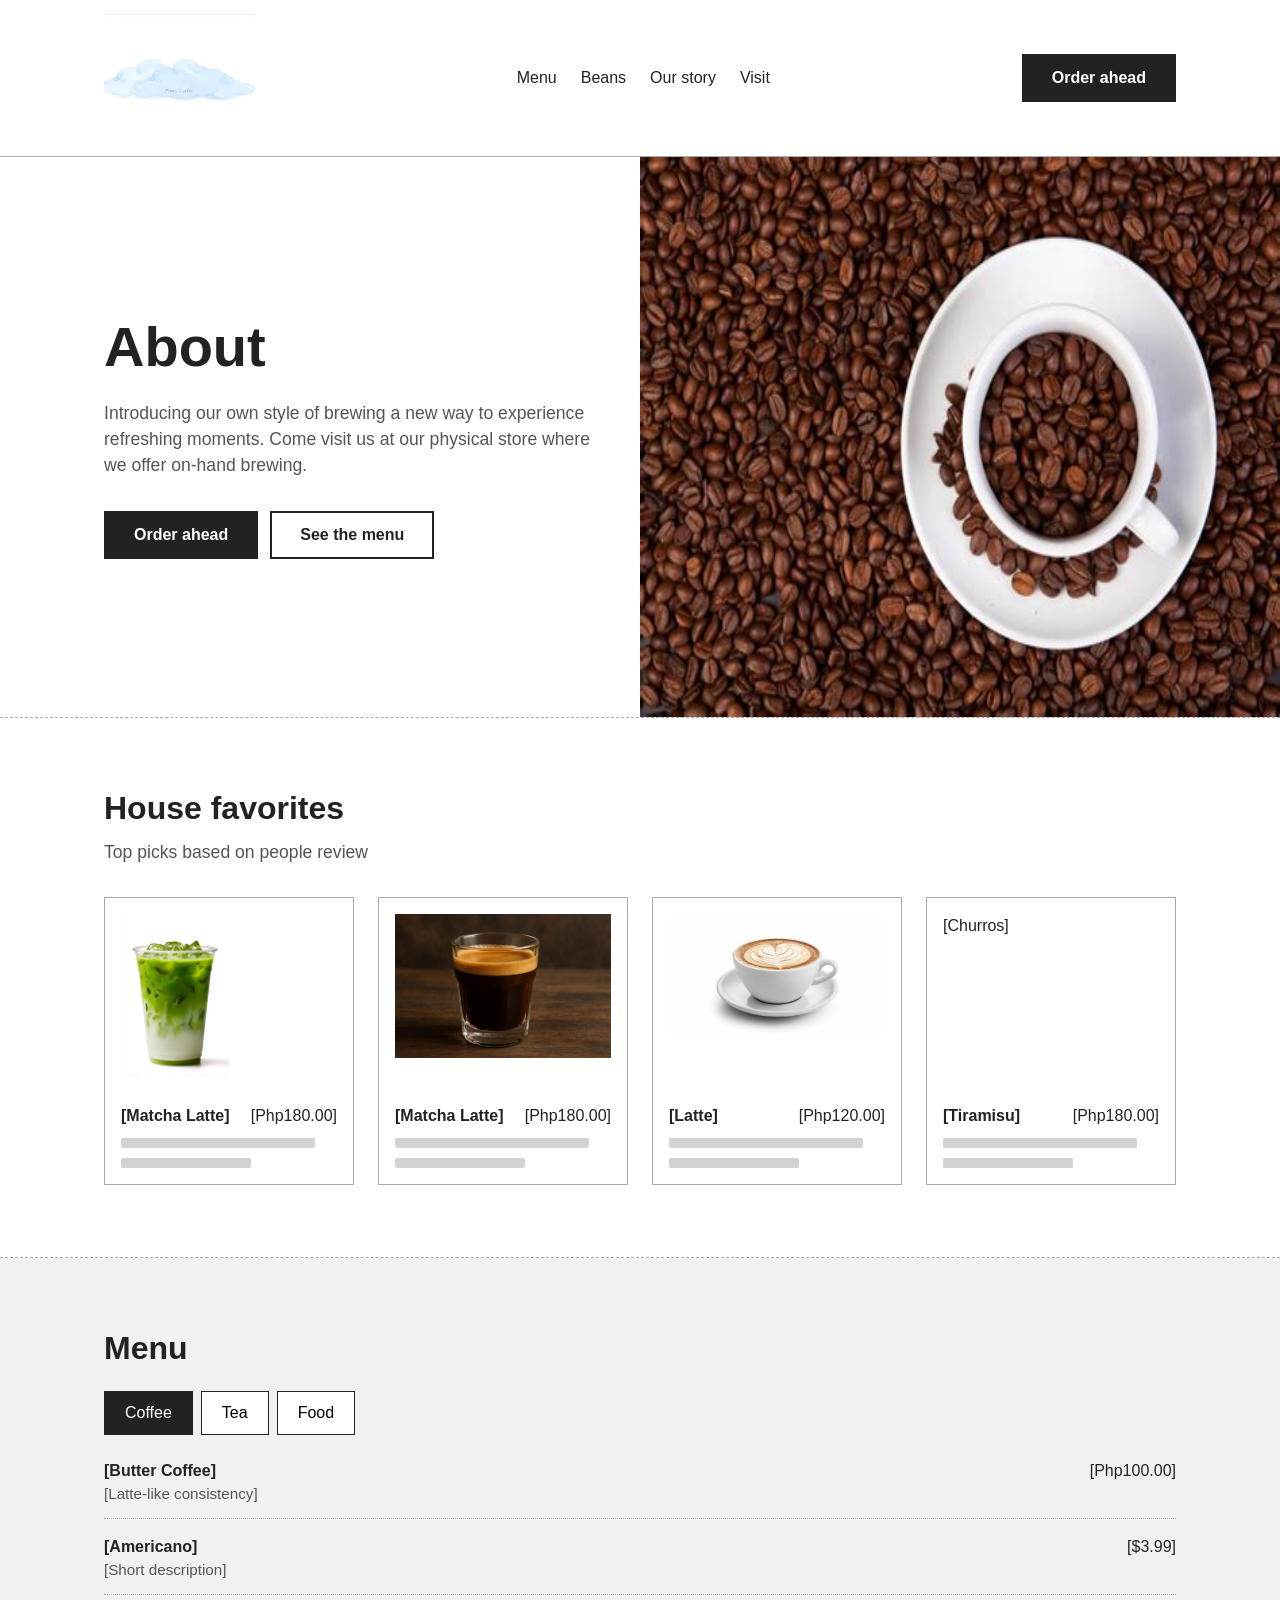
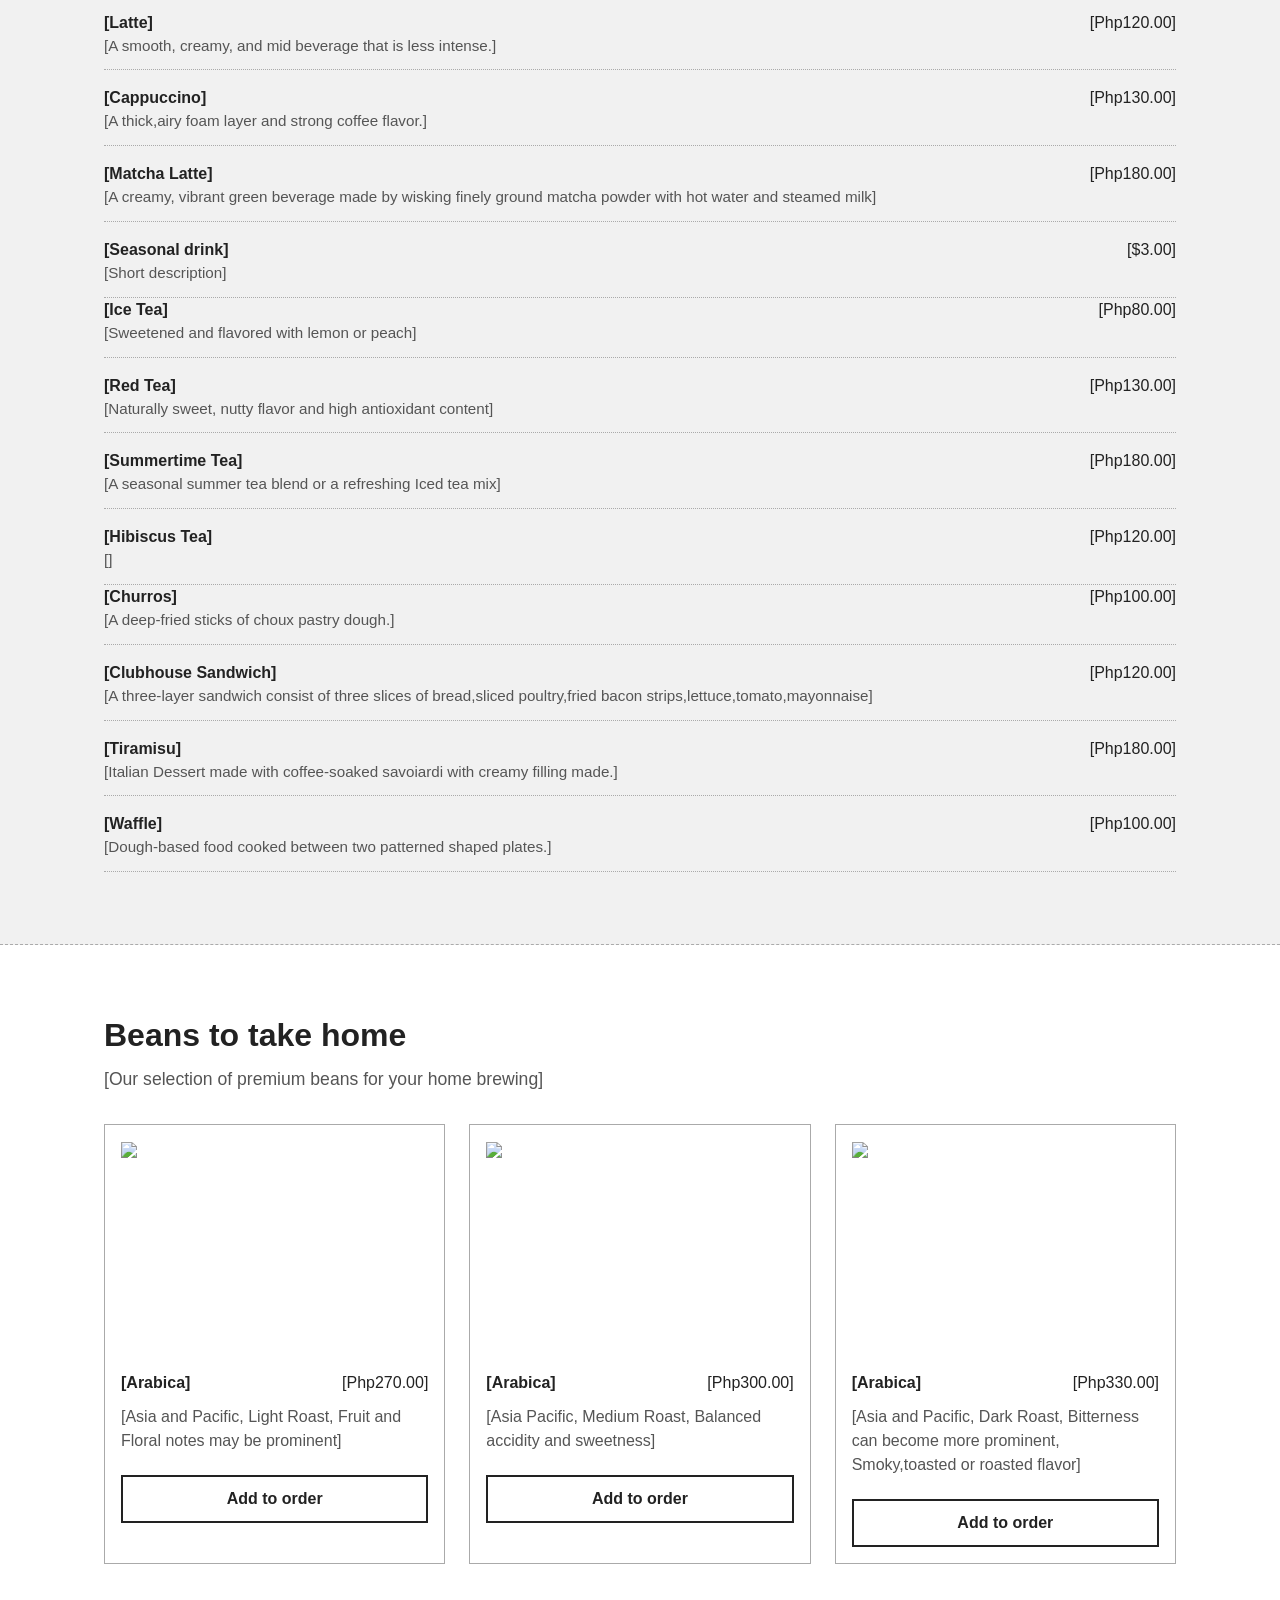
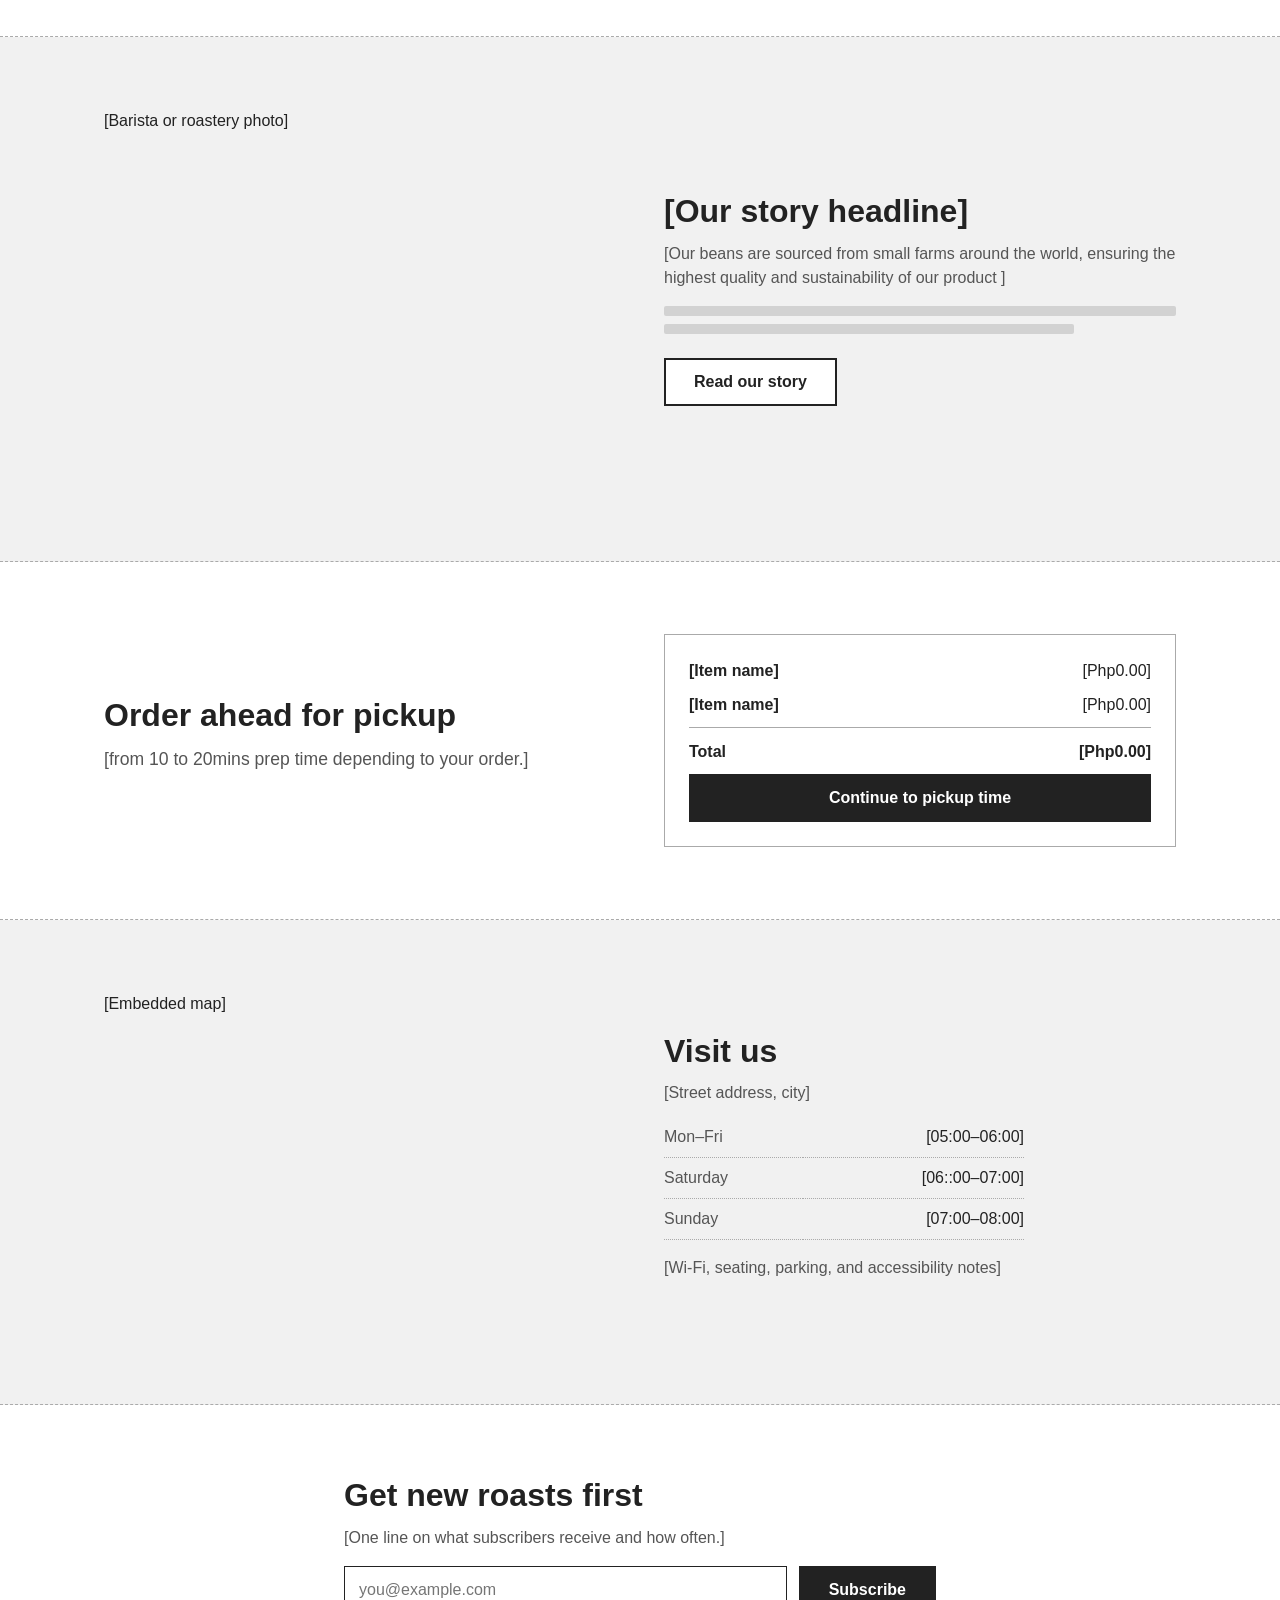
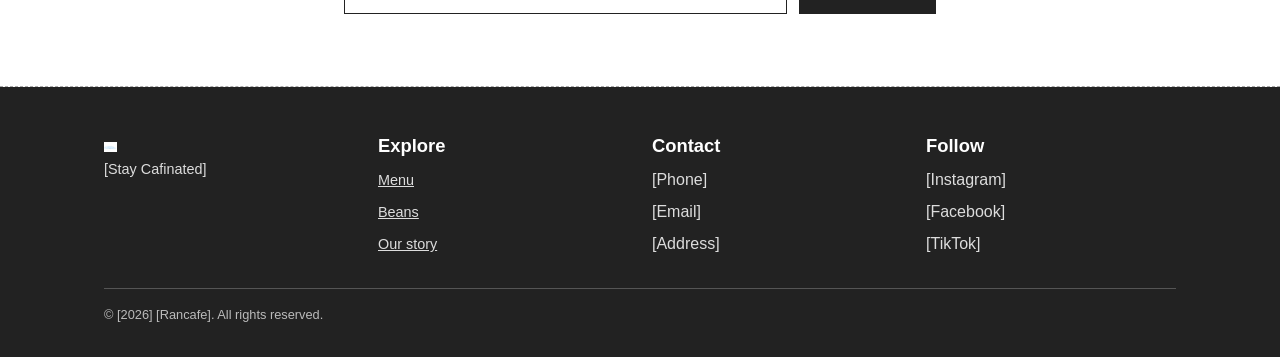
==== index.html @ 6f0058b4 "Add files via upload" ====
<!DOCTYPE html>
<html lang="en">
<head>
<meta charset="UTF-8">
<meta name="viewport" content="width=device-width, initial-scale=1">
<title>RanCafe</title>
<style>
  /* ---------- Base ---------- */
  *, *::before, *::after { box-sizing: border-box; }
  :root {
    --ink: #222;
    --muted: #555;
    --line: #aaa;
    --soft: #f1f1f1;
    --block: #dcdcdc;
    --max: 1120px;
  }
  body {
    margin: 0;
    font-family: Arial, Helvetica, sans-serif;
    color: var(--ink);
    background: #fff;
    line-height: 1.5;
  }
  a { color: inherit; }
  a:focus-visible, button:focus-visible, input:focus-visible {
    outline: 3px solid #000;
    outline-offset: 2px;
  }
  .wrap { max-width: var(--max); margin: 0 auto; padding: 0 24px; }
  section { padding: 72px 0; border-bottom: 1px dashed var(--line); }
  h1, h2, h3 { margin: 0 0 12px; line-height: 1.15; }
  h1 { font-size: clamp(2.2rem, 5vw, 3.5rem); }
  h2 { font-size: 2rem; }
  h3 { font-size: 1.15rem; }
  p { margin: 0 0 12px; color: var(--muted); }
  .lead { font-size: 1.1rem; max-width: 52ch; }

  /* ---------- wireframe parts ---------- */


  }
  .ph span { background: var(--block); padding: 2px 10px; }
  .btn {
    display: inline-flex; align-items: center; justify-content: center;
    min-height: 48px; padding: 0 28px;
    border: 2px solid var(--ink);
    background: var(--ink); color: #fff;
    font: inherit; font-weight: 700; text-decoration: none; cursor: pointer;
  }
  .btn.ghost { background: #fff; color: var(--ink); }
  .grid { display: grid; gap: 24px; }
  .cols-4 { grid-template-columns: repeat(auto-fit, minmax(220px, 1fr)); }
  .cols-3 { grid-template-columns: repeat(auto-fit, minmax(260px, 1fr)); }
  .cols-2 { grid-template-columns: repeat(auto-fit, minmax(300px, 1fr)); gap: 48px; align-items: center; }
  .card { border: 1px solid var(--line); padding: 16px; display: flex; flex-direction: column; gap: 10px; }
  .row { display: flex; justify-content: space-between; gap: 12px; }
  .row strong { color: var(--ink); }
  .bar { height: 10px; background: #d2d2d2; border-radius: 2px; }

  /* ---------- Header ---------- */
  header { border-bottom: 1px solid var(--line); padding: 14px 0; position: sticky; top: 0; background: #fff; z-index: 5; }
  .nav { display: flex; flex-wrap: wrap; align-items: center; justify-content: space-between; gap: 16px; }
  .logo { width: 15%; height: 10%; }
  nav ul { display: flex; flex-wrap: wrap; gap: 24px; list-style: none; margin: 0; padding: 0; }
  nav a { text-decoration: none; padding: 12px 0; display: inline-block; }
  nav a:hover { text-decoration: underline; }

  /* ---------- Hero ---------- */
  .hero { padding: 0; }
  .hero-grid { display: grid; grid-template-columns: repeat(auto-fit, minmax(320px, 1fr)); min-height: 560px; }
  .hero-copy { padding: 72px 24px; display: flex; flex-direction: column; justify-content: center; align-items: flex-start; gap: 8px; max-width: 560px; margin-left: auto; width: 100%; }
  .hero-copy .actions { display: flex; flex-wrap: wrap; gap: 12px; margin-top: 12px; }
  .hero .ph { border-width: 0 0 0 0px; min-height: 100%; }

  /* ---------- Menu ---------- */
  .tabs { display: flex; flex-wrap: wrap; gap: 8px; margin: 24px 0; }
  .tabs button { min-height: 44px; padding: 0 20px; border: 1px solid var(--ink); background: #fff; font: inherit; cursor: pointer; }
  .tabs button[aria-selected="true"] { background: var(--ink); color: #fff; }
  .menu-list { display: grid; grid-template-columns: repeat(auto-fit, minmax(100%, 1fr)); gap: 16px 48px; }
  .menu-item { border-bottom: 1px dotted var(--line); padding-bottom: 12px; }
  .menu-item p { margin: 0; font-size: .95rem; }

  /* ---------- Info / hours ---------- */
  .alt { background: var(--soft); }
  table { border-collapse: collapse; width: 100%; max-width: 360px; }
  td { padding: 8px 0; border-bottom: 1px dotted var(--line); color: var(--muted); }
  td:last-child { text-align: right; color: var(--ink); }

  /* ---------- Newsletter ---------- */
  form.news { display: flex; flex-wrap: wrap; gap: 12px; margin-top: 16px; }
  form.news label { position: absolute; left: -9999px; }
  form.news input { flex: 1 1 260px; min-height: 48px; padding: 0 14px; border: 1px solid var(--ink); font: inherit; }

  /* ---------- Footer ---------- */
  footer { background: var(--ink); color: #ddd; padding: 48px 0 32px; }
  footer p, footer a { color: #ddd; font-size: .9rem; }
  footer ul { list-style: none; margin: 0; padding: 0; display: grid; gap: 8px; }
  .legal { margin-top: 32px; padding-top: 16px; border-top: 1px solid #555; font-size: .8rem; color: #bbb; }
</style>
</head>
<body>

<!-- ============ HEADER ============ -->
<header>
  <div class="wrap nav">
    <div class="ph logo"><img src="assests/images/JohnAct1.jpg" height="30%" width="100%"></div>
    <nav aria-label="Main">
      <ul>
        <li><a href="#menu">Menu</a></li>
        <li><a href="#beans">Beans</a></li>
        <li><a href="#story">Our story</a></li>
        <li><a href="#visit">Visit</a></li>
      </ul>
    </nav>
    <a class="btn" href="#order">Order ahead</a>
  </div>
</header>

<main>

  <!-- ============ HERO ============ -->
  <section class="hero">
    <div class="hero-grid">
      <div class="hero-copy">
        <h1>About</h1>
        <p class="lead">Introducing our own style of brewing a new way to experience refreshing moments. Come visit us at our physical store where we offer on-hand brewing.</p>
        <div class="actions">
          <a class="btn" href="#order">Order ahead</a>
          <a class="btn ghost" href="#menu">See the menu</a>
        </div>
      </div>
      <div class="ph"><img src="assests/images/Coffee.jpg" width="100%" height="100%"></div>
    </div>
  </section>

  <!-- ============ FAVORITES ============ -->
  <section id="favorites">
    <div class="wrap">
      <h2>House favorites</h2>
      <p class="lead">Top picks based on people review</p>
      <div class="grid cols-4" style="margin-top:32px">
        <article class="card">
          <div class="ph" style="height:180px"><img src="assests/images/Matcha.jpg" width="50%" ></div>
          <div class="row"><strong>[Matcha Latte]</strong><span>[Php180.00]</span></div>
          <div class="bar" style="width:90%"></div><div class="bar" style="width:60%"></div>
        </article>
        <article class="card">
          <div class="ph" style="height:180px"><span><img src="assests/images/Espresso.jpg" width="100%""></span></div>
          <div class="row"><strong>[Matcha Latte]</strong><span>[Php180.00]</span></div>
          <div class="bar" style="width:90%"></div><div class="bar" style="width:60%"></div>
        </article>
        <article class="card">
          <div class="ph" style="height:180px"><span><img src="assests/images/latte1.jpg" width="100%"></span></div>
          <div class="row"><strong>[Latte]</strong><span>[Php120.00]</span></div>
          <div class="bar" style="width:90%"></div><div class="bar" style="width:60%"></div>
        </article>
        <article class="card">
          <div class="ph" style="height:180px"><span>[Churros]</span></div>
          <div class="row"><strong>[Tiramisu]</strong><span>[Php180.00]</span></div>
          <div class="bar" style="width:90%"></div><div class="bar" style="width:60%"></div>
        </article>
      </div>
    </div>
  </section>

  <!-- ============ FULL MENU ============ -->
  <section id="menu" class="alt">
    <div class="wrap">
      <h2>Menu</h2>
      <div class="tabs" role="tablist" aria-label="Menu categories">
        <button role="tab" aria-selected="true" data-tab="coffee">Coffee</button>
        <button role="tab" aria-selected="false" data-tab="tea">Tea</button>
        <button role="tab" aria-selected="false" data-tab="food">Food</button>
      </div>

      <div class="menu-list" id="tab-coffee">
        <div class="menu-item"><div class="row"><strong>[Butter Coffee]</strong><span>[Php100.00]</span></div><p>[Latte-like consistency]</p></div>
        <div class="menu-item"><div class="row"><strong>[Americano]</strong><span>[$3.99]</span></div><p>[Short description]</p></div>
        <div class="menu-item"><div class="row"><strong>[Latte]</strong><span>[Php120.00]</span></div><p>[A smooth, creamy, and mid beverage that is less intense.]</p></div>
        <div class="menu-item"><div class="row"><strong>[Cappuccino]</strong><span>[Php130.00]</span></div><p>[A thick,airy foam layer and strong coffee flavor.]</p></div>
        <div class="menu-item"><div class="row"><strong>[Matcha Latte]</strong><span>[Php180.00]</span></div><p>[A creamy, vibrant green beverage made by wisking finely ground matcha powder with hot water and steamed milk]</p></div>
        <div class="menu-item"><div class="row"><strong>[Seasonal drink]</strong><span>[$3.00]</span></div><p>[Short description]</p></div>
      </div>
      <div class="menu-list" id="tab-tea" hidden>
        <div class="menu-item"><div class="row"><strong>[Ice Tea]</strong><span>[Php80.00]</span></div><p>[Sweetened and flavored with lemon or peach]</p></div>
        <div class="menu-item"><div class="row"><strong>[Red Tea]</strong><span>[Php130.00]</span></div><p>[Naturally sweet, nutty flavor and high antioxidant content]</p></div>
        <div class="menu-item"><div class="row"><strong>[Summertime Tea]</strong><span>[Php180.00]</span></div><p>[A seasonal summer tea blend or a refreshing Iced tea mix]</p></div>
        <div class="menu-item"><div class="row"><strong>[Hibiscus Tea]</strong><span>[Php120.00]</span></div><p>[]</p></div>
      </div>
      <div class="menu-list" id="tab-food" hidden>
        <div class="menu-item"><div class="row"><strong>[Churros]</strong><span>[Php100.00]</span></div><p>[A deep-fried sticks of choux pastry dough.]</p></div>
        <div class="menu-item"><div class="row"><strong>[Clubhouse Sandwich]</strong><span>[Php120.00]</span></div><p>[A three-layer sandwich consist of three slices of bread,sliced poultry,fried bacon strips,lettuce,tomato,mayonnaise]</p></div>
        <div class="menu-item"><div class="row"><strong>[Tiramisu]</strong><span>[Php180.00]</span></div><p>[Italian Dessert made with coffee-soaked savoiardi with creamy filling made.]</p></div>
        <div class="menu-item"><div class="row"><strong>[Waffle]</strong><span>[Php100.00]</span></div><p>[Dough-based food cooked between two patterned shaped plates.]</p></div>
      </div>
    </div>
  </section>

  <!-- ============ BEANS / SHOP ============ -->
  <section id="beans">
    <div class="wrap">
      <h2>Beans to take home</h2>
      <p class="lead">[Our selection of premium beans for your home brewing]</p>
      <div class="grid cols-3" style="margin-top:32px">
        <article class="card">
          <div class="ph" style="height:220px"><span><img src="assets/images/Light.jpg"></span></div>
          <div class="row"><strong>[Arabica]</strong><span>[Php270.00]</span></div>
          <p>[Asia and Pacific, Light Roast, Fruit and Floral notes may be prominent]</p>
          <a class="btn ghost" href="#order">Add to order</a>
        </article>
        <article class="card">
          <div class="ph" style="height:220px"><span><img src="assets/images/medium.jpg"></span></div>
          <div class="row"><strong>[Arabica]</strong><span>[Php300.00]</span></div>
          <p>[Asia Pacific, Medium Roast, Balanced accidity and sweetness]</p>
          <a class="btn ghost" href="#order">Add to order</a>
        </article>
        <article class="card">
          <div class="ph" style="height:220px"><span><img src="assets/images/dark.png"></span></div>
          <div class="row"><strong>[Arabica]</strong><span>[Php330.00]</span></div>
          <p>[Asia and Pacific, Dark Roast, Bitterness can become more prominent, Smoky,toasted or roasted flavor]</p>
          <a class="btn ghost" href="#order">Add to order</a>
        </article>
      </div>
    </div>
  </section>

  <!-- ============ STORY ============ -->
  <section id="story" class="alt">
    <div class="wrap grid cols-2">
      <div class="ph" style="height:380px"><span>[Barista or roastery photo]</span></div>
      <div>
        <h2>[Our story headline]</h2>
        <p>[Our beans are sourced from small farms around the world, ensuring the highest quality and sustainability of our product ]</p>
        <div class="bar" style="margin:16px 0 8px"></div>
        <div class="bar" style="width:80%;margin-bottom:24px"></div>
        <a class="btn ghost" href="#story">Read our story</a>
      </div>
    </div>
  </section>

  <!-- ============ ORDER AHEAD ============ -->
  <section id="order">
    <div class="wrap grid cols-2">
      <div>
        <h2>Order ahead for pickup</h2>
        <p class="lead">[from 10 to 20mins prep time depending to your order.]</p>
      </div>
      <div class="card" style="padding:24px">
        <div class="row"><strong>[Item name]</strong><span>[Php0.00]</span></div>
        <div class="row"><strong>[Item name]</strong><span>[Php0.00]</span></div>
        <div class="row" style="border-top:1px solid var(--line);padding-top:12px"><strong>Total</strong><strong>[Php0.00]</strong></div>
        <a class="btn" href="#order">Continue to pickup time</a>
      </div>
    </div>
  </section>

  <!-- ============ VISIT ============ -->
  <section id="visit" class="alt">
    <div class="wrap grid cols-2">
      <div class="ph" style="height:340px"><span>[Embedded map]</span></div>
      <div>
        <h2>Visit us</h2>
        <p>[Street address, city]</p>
        <table>
          <tr><td>Mon–Fri</td><td>[05:00–06:00]</td></tr>
          <tr><td>Saturday</td><td>[06::00–07:00]</td></tr>
          <tr><td>Sunday</td><td>[07:00–08:00]</td></tr>
        </table>
        <p style="margin-top:16px">[Wi-Fi, seating, parking, and accessibility notes]</p>
      </div>
    </div>
  </section>

  <!-- ============ NEWSLETTER ============ -->
  <section>
    <div class="wrap" style="max-width:640px">
      <h2>Get new roasts first</h2>
      <p>[One line on what subscribers receive and how often.]</p>
      <form class="news" onsubmit="return false">
        <label for="email">Email address</label>
        <input id="email" type="email" placeholder="you@example.com">
        <button class="btn" type="submit">Subscribe</button>
      </form>
    </div>
  </section>

</main>

<!-- ============ FOOTER ============ -->
<footer>
  <div class="wrap">
    <div class="grid cols-4">
      <div>
        <div class="ph logo" style="margin-bottom:12px"><span><img src="assests/images/JohnAct1.jpg" width="35%"></span></div>
        <p>[Stay Cafinated]</p>
      </div>
      <div><h3 style="color:#fff">Explore</h3>
        <ul><li><a href="#menu">Menu</a></li><li><a href="#beans">Beans</a></li><li><a href="#story">Our story</a></li></ul></div>
      <div><h3 style="color:#fff">Contact</h3>
        <ul><li>[Phone]</li><li>[Email]</li><li>[Address]</li></ul></div>
      <div><h3 style="color:#fff">Follow</h3>
        <ul><li>[Instagram]</li><li>[Facebook]</li><li>[TikTok]</li></ul></div>
    </div>
    <div class="legal">© [2026] [Rancafe]. All rights reserved.</div>
  </div>
</footer>

<script>
  // Simple menu tabs
  const tabs = document.querySelectorAll('.tabs button');
  const panels = document.querySelectorAll('.menu-list');
  tabs.forEach(tab => {
    tab.addEventListener('click', () => {
      tabs.forEach(t => t.setAttribute('aria-selected', t === tab));
      panels.forEach(p => p.hidden = p.id !== 'tab-' + tab.dataset.tab);
    });
  });
</script>
</body>
</html>
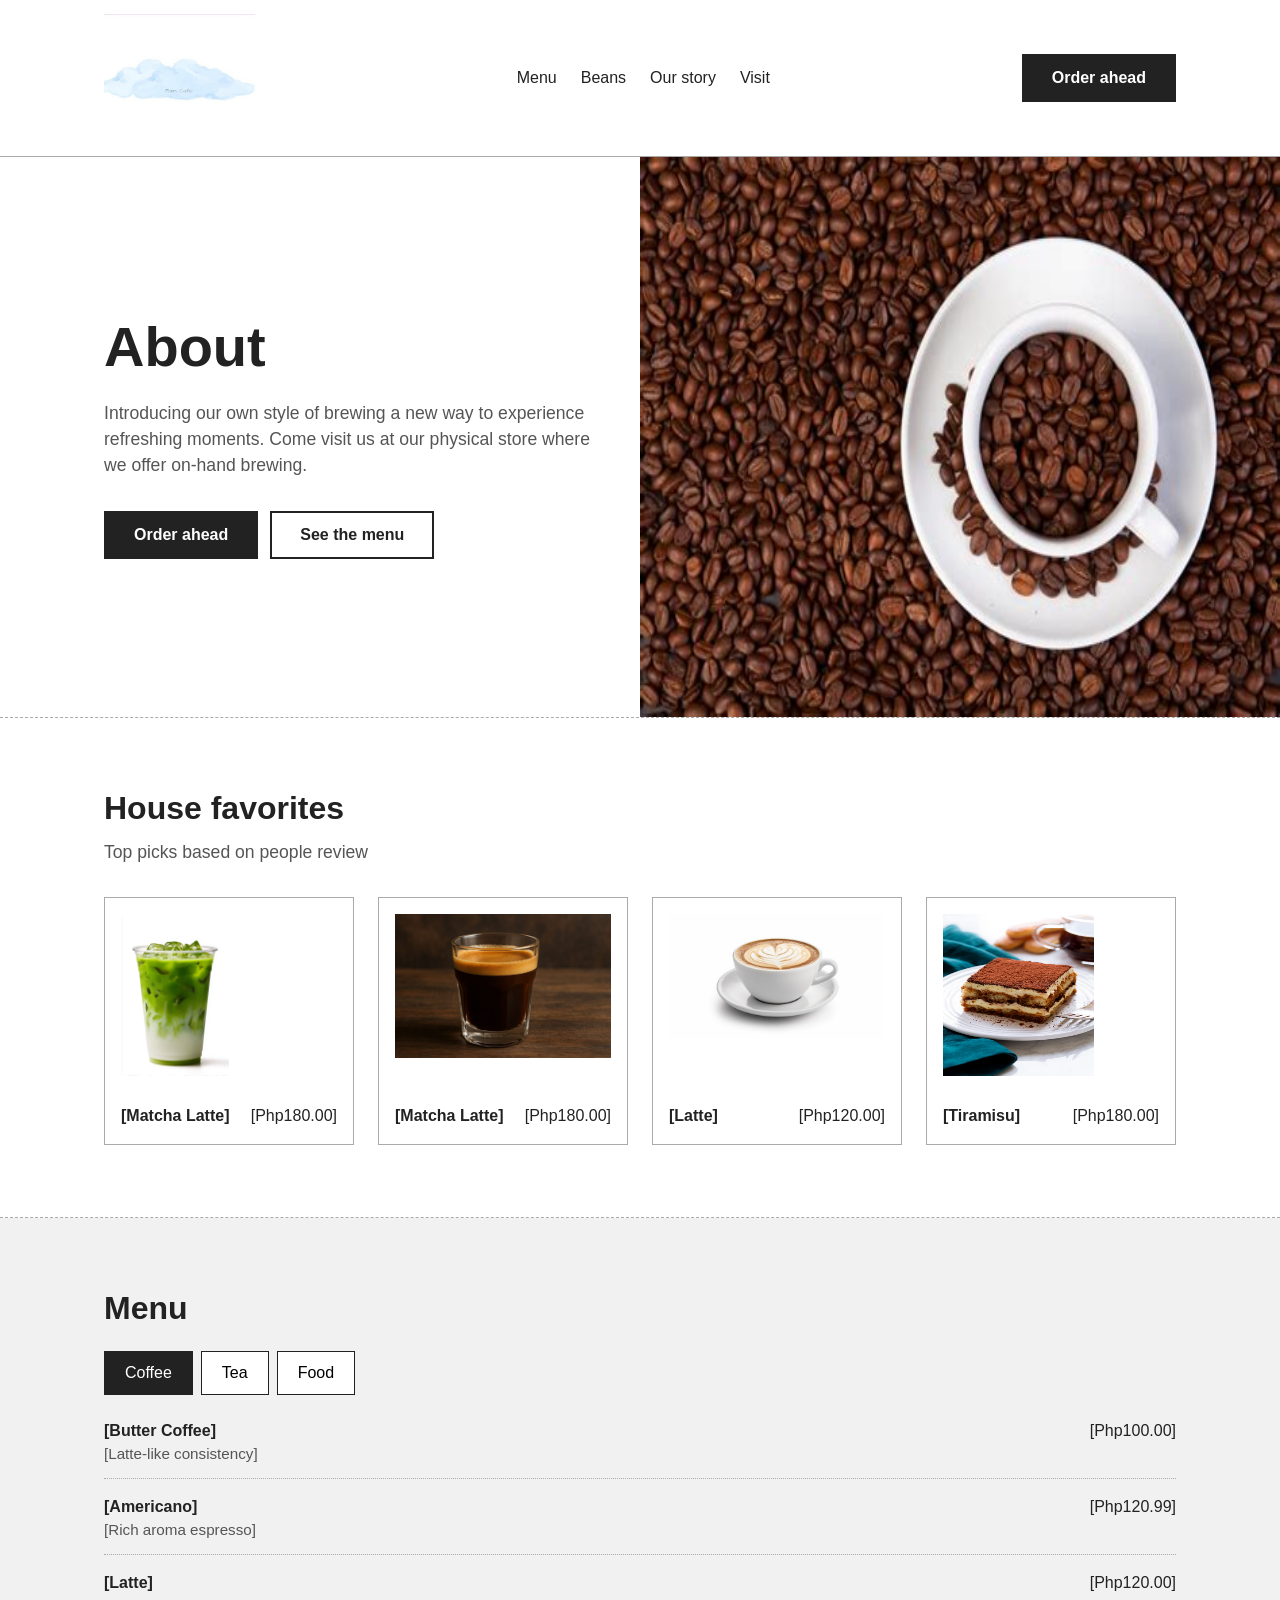
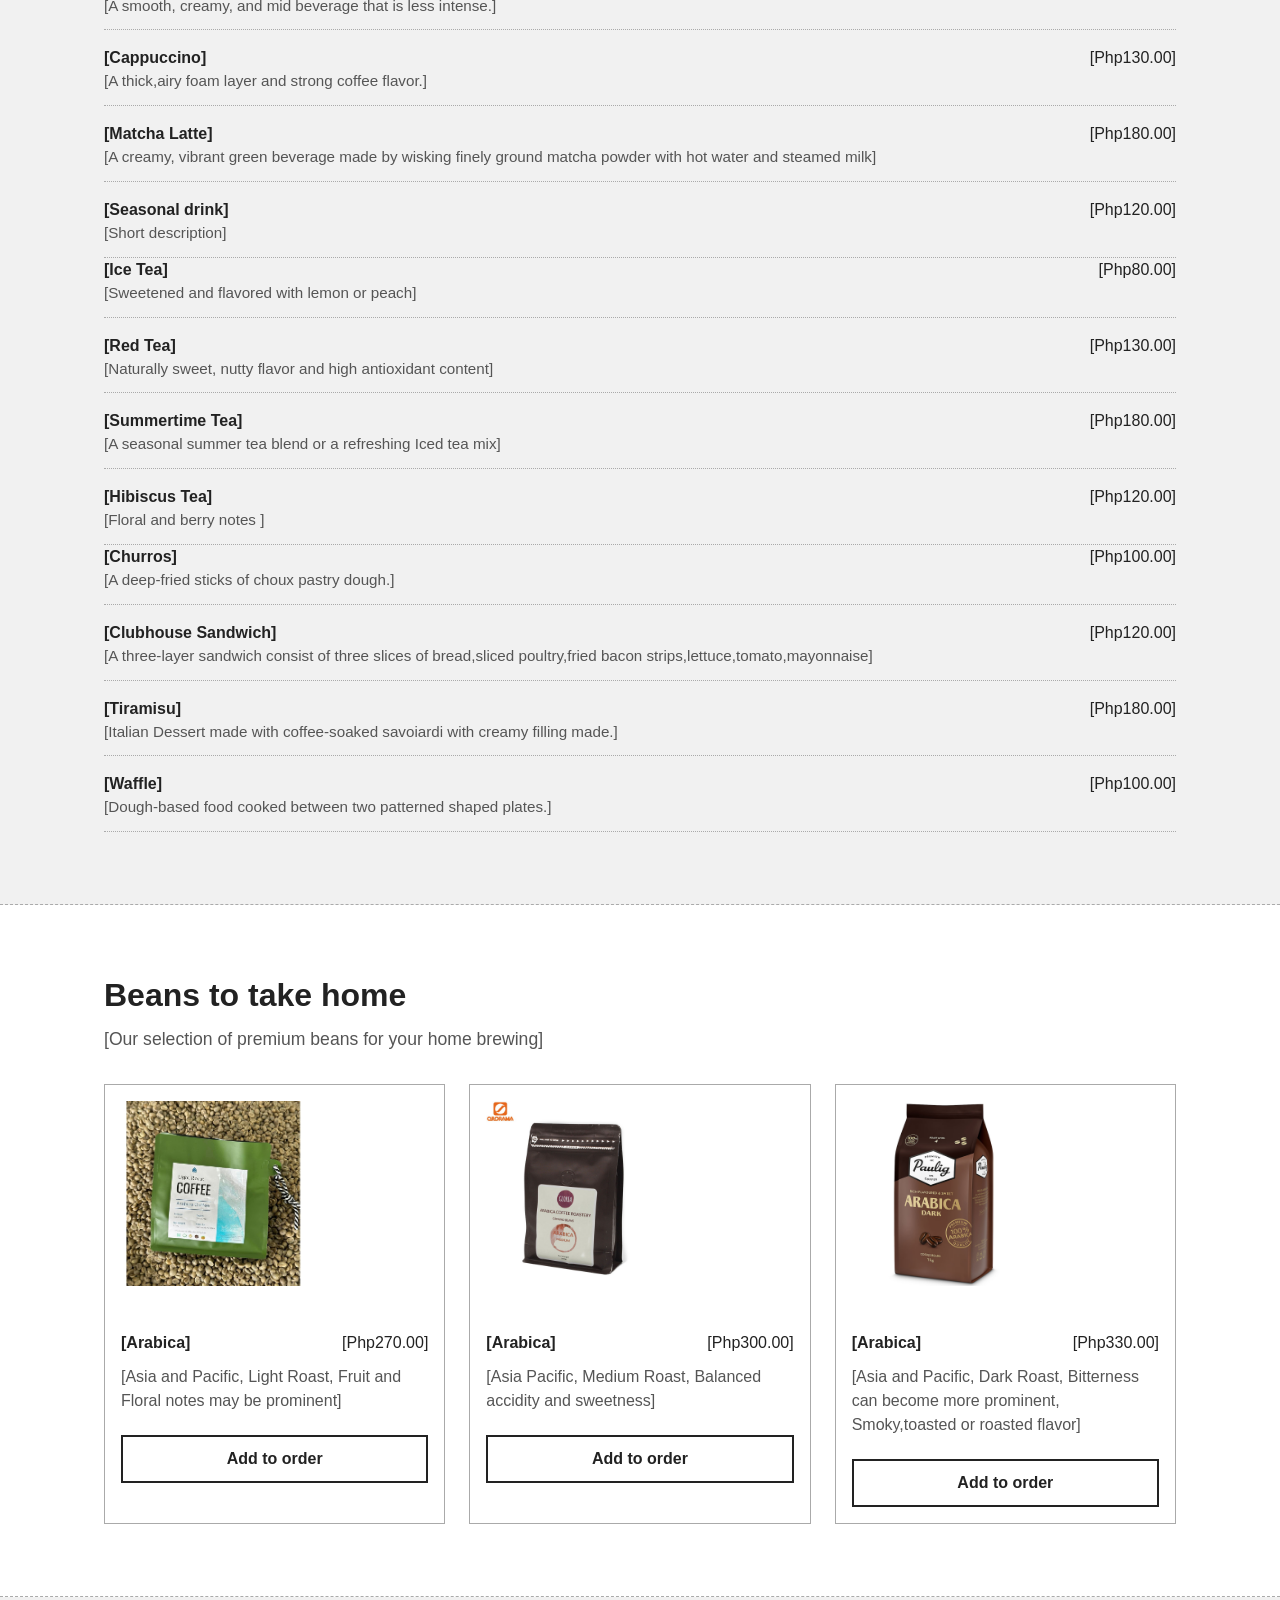
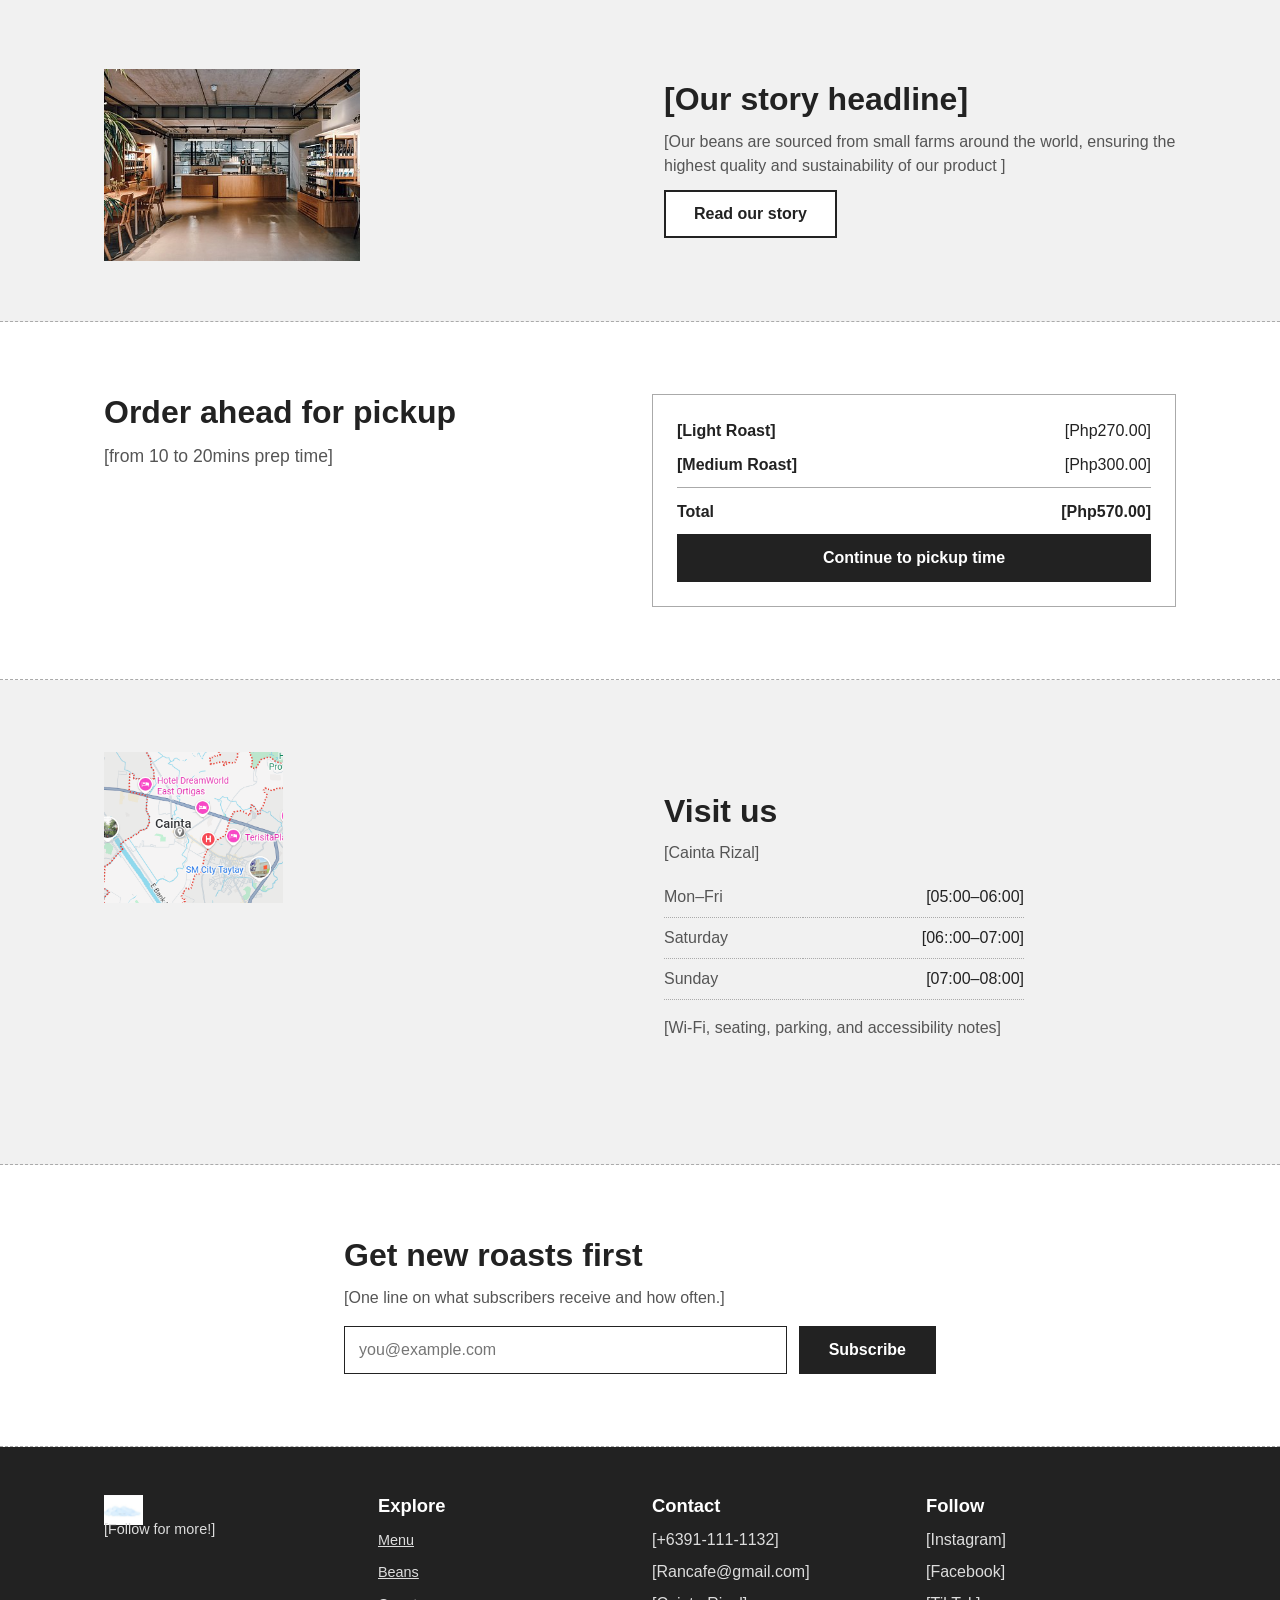
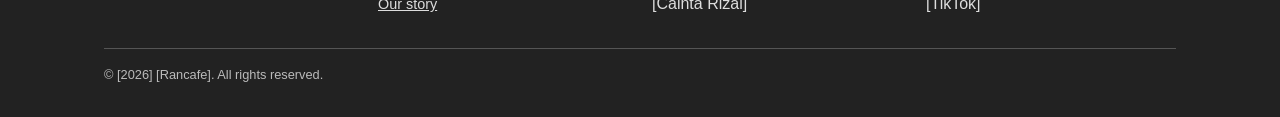
==== commit 33b07f41: "Add files via upload" ====
--- a/index.html
+++ b/index.html
@@ -104,7 +104,7 @@
 <!-- ============ HEADER ============ -->
 <header>
   <div class="wrap nav">
-    <div class="ph logo"><img src="assests/images/JohnAct1.jpg" height="30%" width="100%"></div>
+    <div class="ph logo"><img src="assests/images/JohnAct1.jpg" height="30%" width="100%" border-radius="360%"></div>
     <nav aria-label="Main">
       <ul>
         <li><a href="#menu">Menu</a></li>
@@ -143,22 +143,22 @@
         <article class="card">
           <div class="ph" style="height:180px"><img src="assests/images/Matcha.jpg" width="50%" ></div>
           <div class="row"><strong>[Matcha Latte]</strong><span>[Php180.00]</span></div>
-          <div class="bar" style="width:90%"></div><div class="bar" style="width:60%"></div>
+          
         </article>
         <article class="card">
           <div class="ph" style="height:180px"><span><img src="assests/images/Espresso.jpg" width="100%""></span></div>
           <div class="row"><strong>[Matcha Latte]</strong><span>[Php180.00]</span></div>
-          <div class="bar" style="width:90%"></div><div class="bar" style="width:60%"></div>
+          
         </article>
         <article class="card">
           <div class="ph" style="height:180px"><span><img src="assests/images/latte1.jpg" width="100%"></span></div>
           <div class="row"><strong>[Latte]</strong><span>[Php120.00]</span></div>
-          <div class="bar" style="width:90%"></div><div class="bar" style="width:60%"></div>
-        </article>
-        <article class="card">
-          <div class="ph" style="height:180px"><span>[Churros]</span></div>
+         
+        </article>
+        <article class="card">
+          <div class="ph" style="height:180px"><span><img src="assests/images/tiramisu.jpg" width="70%" height="90%"></span></div>
           <div class="row"><strong>[Tiramisu]</strong><span>[Php180.00]</span></div>
-          <div class="bar" style="width:90%"></div><div class="bar" style="width:60%"></div>
+        
         </article>
       </div>
     </div>
@@ -176,17 +176,17 @@
 
       <div class="menu-list" id="tab-coffee">
         <div class="menu-item"><div class="row"><strong>[Butter Coffee]</strong><span>[Php100.00]</span></div><p>[Latte-like consistency]</p></div>
-        <div class="menu-item"><div class="row"><strong>[Americano]</strong><span>[$3.99]</span></div><p>[Short description]</p></div>
+        <div class="menu-item"><div class="row"><strong>[Americano]</strong><span>[Php120.99]</span></div><p>[Rich aroma espresso]</p></div>
         <div class="menu-item"><div class="row"><strong>[Latte]</strong><span>[Php120.00]</span></div><p>[A smooth, creamy, and mid beverage that is less intense.]</p></div>
         <div class="menu-item"><div class="row"><strong>[Cappuccino]</strong><span>[Php130.00]</span></div><p>[A thick,airy foam layer and strong coffee flavor.]</p></div>
         <div class="menu-item"><div class="row"><strong>[Matcha Latte]</strong><span>[Php180.00]</span></div><p>[A creamy, vibrant green beverage made by wisking finely ground matcha powder with hot water and steamed milk]</p></div>
-        <div class="menu-item"><div class="row"><strong>[Seasonal drink]</strong><span>[$3.00]</span></div><p>[Short description]</p></div>
+        <div class="menu-item"><div class="row"><strong>[Seasonal drink]</strong><span>[Php120.00]</span></div><p>[Short description]</p></div>
       </div>
       <div class="menu-list" id="tab-tea" hidden>
         <div class="menu-item"><div class="row"><strong>[Ice Tea]</strong><span>[Php80.00]</span></div><p>[Sweetened and flavored with lemon or peach]</p></div>
         <div class="menu-item"><div class="row"><strong>[Red Tea]</strong><span>[Php130.00]</span></div><p>[Naturally sweet, nutty flavor and high antioxidant content]</p></div>
         <div class="menu-item"><div class="row"><strong>[Summertime Tea]</strong><span>[Php180.00]</span></div><p>[A seasonal summer tea blend or a refreshing Iced tea mix]</p></div>
-        <div class="menu-item"><div class="row"><strong>[Hibiscus Tea]</strong><span>[Php120.00]</span></div><p>[]</p></div>
+        <div class="menu-item"><div class="row"><strong>[Hibiscus Tea]</strong><span>[Php120.00]</span></div><p>[Floral and berry notes ]</p></div>
       </div>
       <div class="menu-list" id="tab-food" hidden>
         <div class="menu-item"><div class="row"><strong>[Churros]</strong><span>[Php100.00]</span></div><p>[A deep-fried sticks of choux pastry dough.]</p></div>
@@ -204,19 +204,19 @@
       <p class="lead">[Our selection of premium beans for your home brewing]</p>
       <div class="grid cols-3" style="margin-top:32px">
         <article class="card">
-          <div class="ph" style="height:220px"><span><img src="assets/images/Light.jpg"></span></div>
+          <div class="ph" style="height:220px"><span><img src="assests/images/Light.jpg" width="60%"></span></div>
           <div class="row"><strong>[Arabica]</strong><span>[Php270.00]</span></div>
           <p>[Asia and Pacific, Light Roast, Fruit and Floral notes may be prominent]</p>
           <a class="btn ghost" href="#order">Add to order</a>
         </article>
         <article class="card">
-          <div class="ph" style="height:220px"><span><img src="assets/images/medium.jpg"></span></div>
+          <div class="ph" style="height:220px"><span><img src="assests/images/medium.jpg" width="60%"></span></div>
           <div class="row"><strong>[Arabica]</strong><span>[Php300.00]</span></div>
           <p>[Asia Pacific, Medium Roast, Balanced accidity and sweetness]</p>
           <a class="btn ghost" href="#order">Add to order</a>
         </article>
         <article class="card">
-          <div class="ph" style="height:220px"><span><img src="assets/images/dark.png"></span></div>
+          <div class="ph" style="height:220px"><img src="assests/images/dark.png" width="60%"></span></div>
           <div class="row"><strong>[Arabica]</strong><span>[Php330.00]</span></div>
           <p>[Asia and Pacific, Dark Roast, Bitterness can become more prominent, Smoky,toasted or roasted flavor]</p>
           <a class="btn ghost" href="#order">Add to order</a>
@@ -228,12 +228,11 @@
   <!-- ============ STORY ============ -->
   <section id="story" class="alt">
     <div class="wrap grid cols-2">
-      <div class="ph" style="height:380px"><span>[Barista or roastery photo]</span></div>
+      <div class="ph" style="height:180px"><span><img src="assests/images/roastery.jpg" width="50%"></span></div>
       <div>
         <h2>[Our story headline]</h2>
         <p>[Our beans are sourced from small farms around the world, ensuring the highest quality and sustainability of our product ]</p>
-        <div class="bar" style="margin:16px 0 8px"></div>
-        <div class="bar" style="width:80%;margin-bottom:24px"></div>
+      
         <a class="btn ghost" href="#story">Read our story</a>
       </div>
     </div>
@@ -241,15 +240,15 @@
 
   <!-- ============ ORDER AHEAD ============ -->
   <section id="order">
-    <div class="wrap grid cols-2">
+    <div class="wrap grid cols-3">
       <div>
         <h2>Order ahead for pickup</h2>
-        <p class="lead">[from 10 to 20mins prep time depending to your order.]</p>
+        <p class="lead">[from 10 to 20mins prep time]</p>
       </div>
       <div class="card" style="padding:24px">
-        <div class="row"><strong>[Item name]</strong><span>[Php0.00]</span></div>
-        <div class="row"><strong>[Item name]</strong><span>[Php0.00]</span></div>
-        <div class="row" style="border-top:1px solid var(--line);padding-top:12px"><strong>Total</strong><strong>[Php0.00]</strong></div>
+        <div class="row"><strong>[Light Roast]</strong><span>[Php270.00]</span></div>
+        <div class="row"><strong>[Medium Roast]</strong><span>[Php300.00]</span></div>
+        <div class="row" style="border-top:1px solid var(--line);padding-top:12px"><strong>Total</strong><strong>[Php570.00]</strong></div>
         <a class="btn" href="#order">Continue to pickup time</a>
       </div>
     </div>
@@ -258,10 +257,10 @@
   <!-- ============ VISIT ============ -->
   <section id="visit" class="alt">
     <div class="wrap grid cols-2">
-      <div class="ph" style="height:340px"><span>[Embedded map]</span></div>
+      <div class="ph" style="height:340px"><span><img src="assests/images/map.png" width="35%"></span></div>
       <div>
         <h2>Visit us</h2>
-        <p>[Street address, city]</p>
+        <p>[Cainta Rizal]</p>
         <table>
           <tr><td>Mon–Fri</td><td>[05:00–06:00]</td></tr>
           <tr><td>Saturday</td><td>[06::00–07:00]</td></tr>
@@ -292,13 +291,13 @@
   <div class="wrap">
     <div class="grid cols-4">
       <div>
-        <div class="ph logo" style="margin-bottom:12px"><span><img src="assests/images/JohnAct1.jpg" width="35%"></span></div>
-        <p>[Stay Cafinated]</p>
+        <div class="ph logo" style="margin-bottom:12px"><span><img src="assests/images/JohnAct1.jpg" width="105%" border-radius="360%"></span></div>
+        <p>[Follow for more!]</p>
       </div>
       <div><h3 style="color:#fff">Explore</h3>
         <ul><li><a href="#menu">Menu</a></li><li><a href="#beans">Beans</a></li><li><a href="#story">Our story</a></li></ul></div>
       <div><h3 style="color:#fff">Contact</h3>
-        <ul><li>[Phone]</li><li>[Email]</li><li>[Address]</li></ul></div>
+        <ul><li>[+6391-111-1132]</li><li>[Rancafe@gmail.com]</li><li>[Cainta Rizal]</li></ul></div>
       <div><h3 style="color:#fff">Follow</h3>
         <ul><li>[Instagram]</li><li>[Facebook]</li><li>[TikTok]</li></ul></div>
     </div>
@@ -319,3 +318,4 @@
 </script>
 </body>
 </html>
+
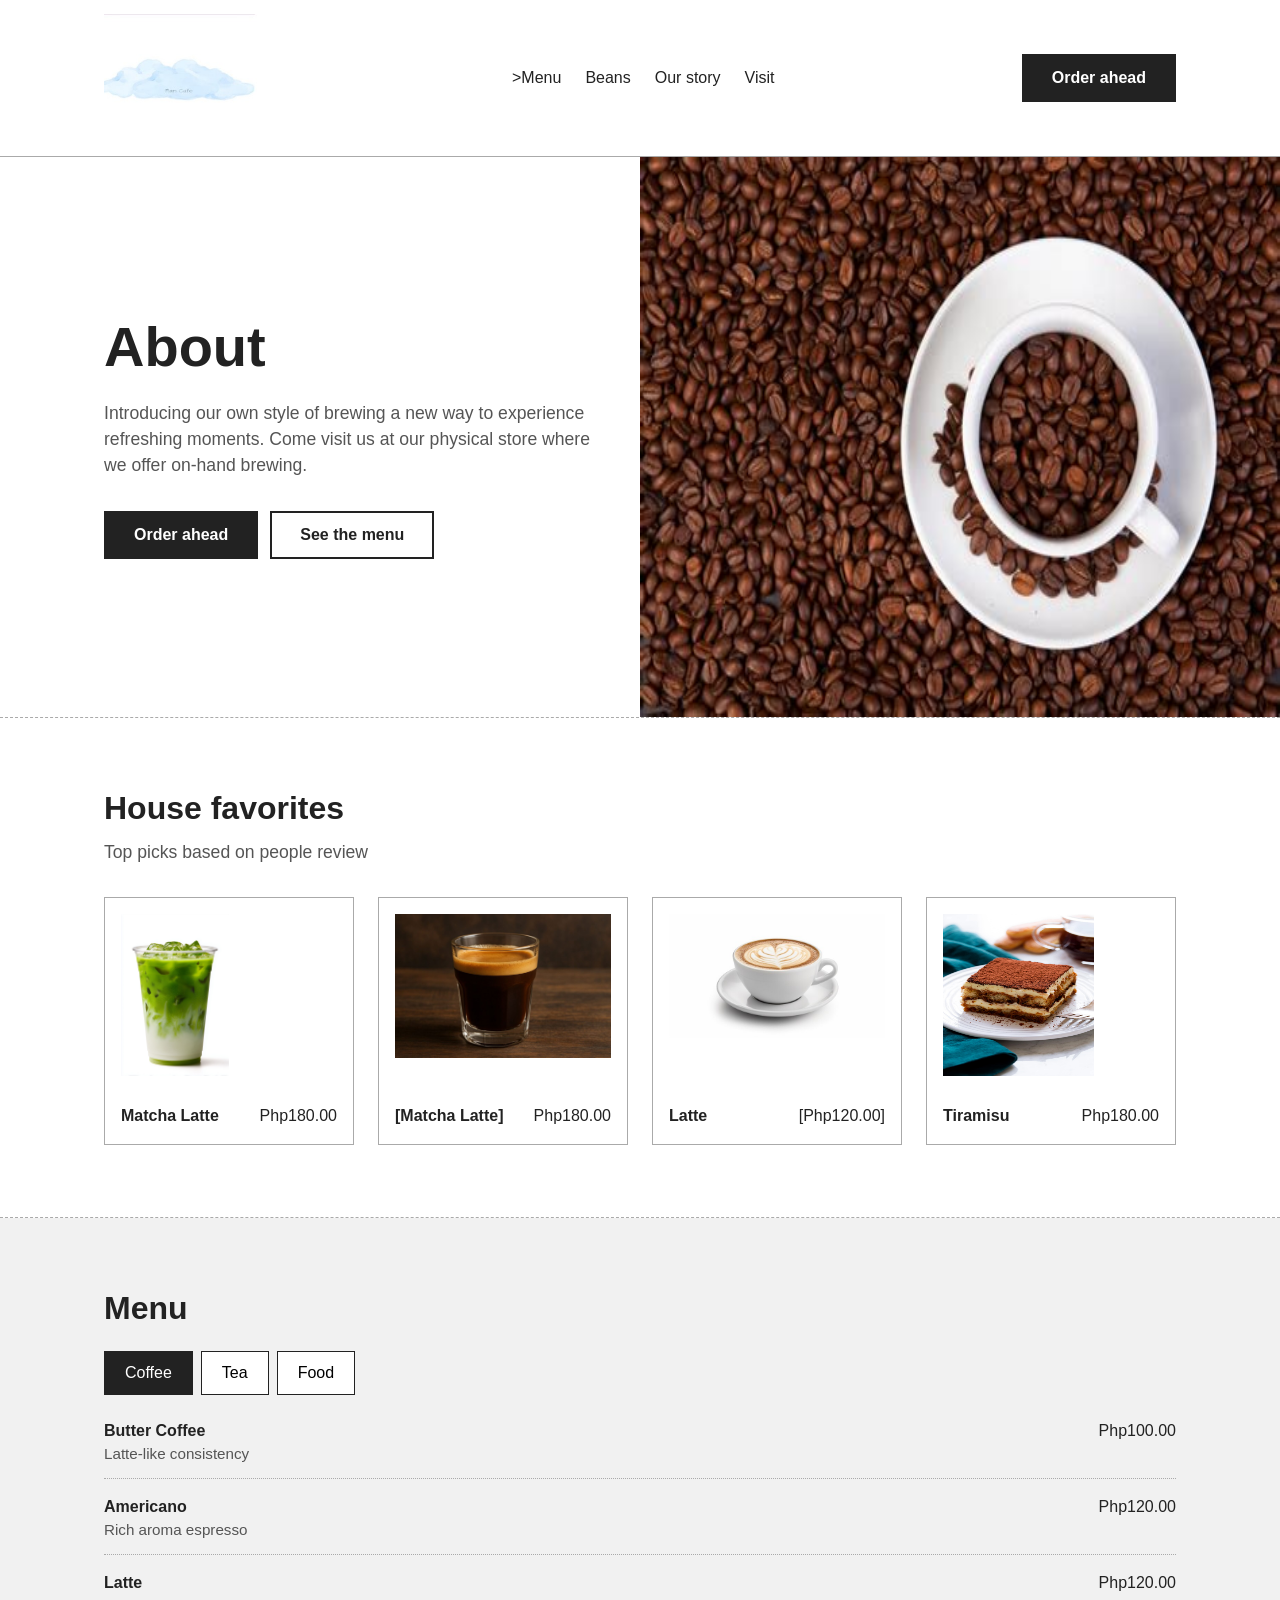
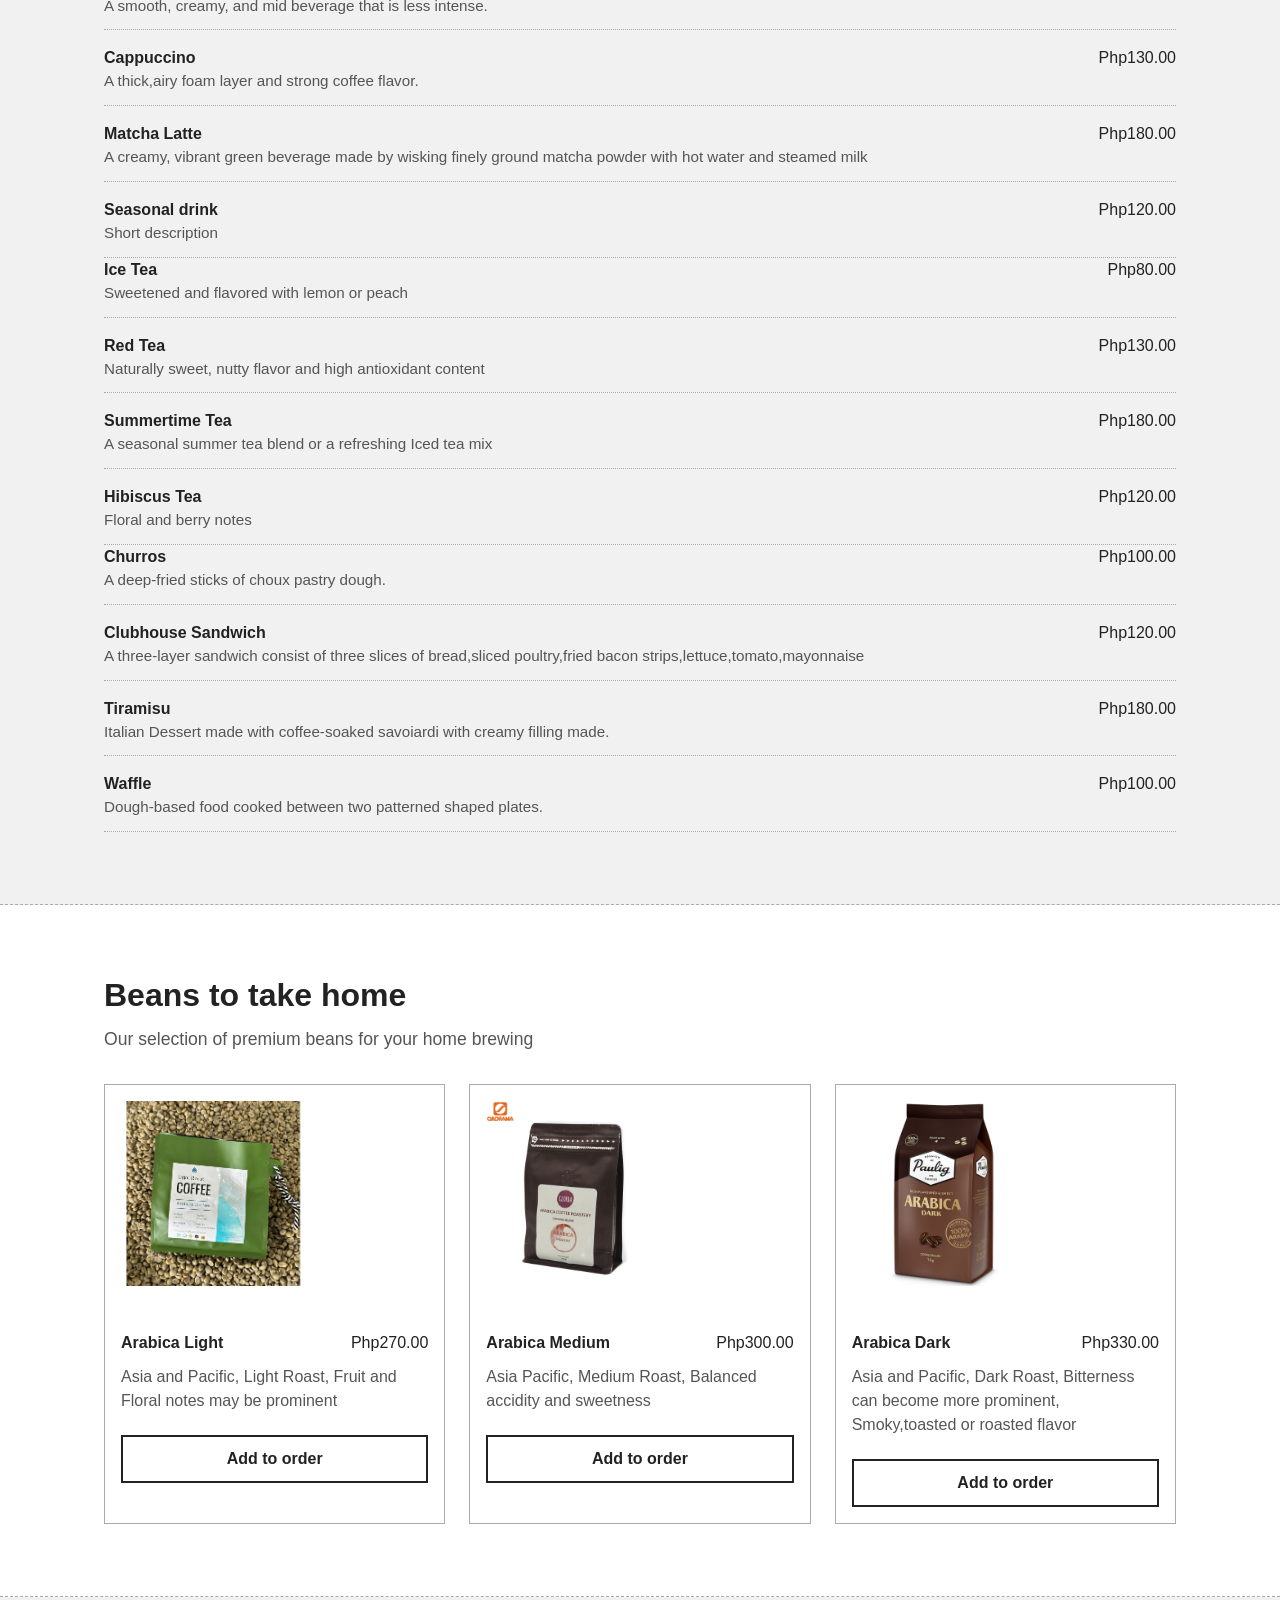
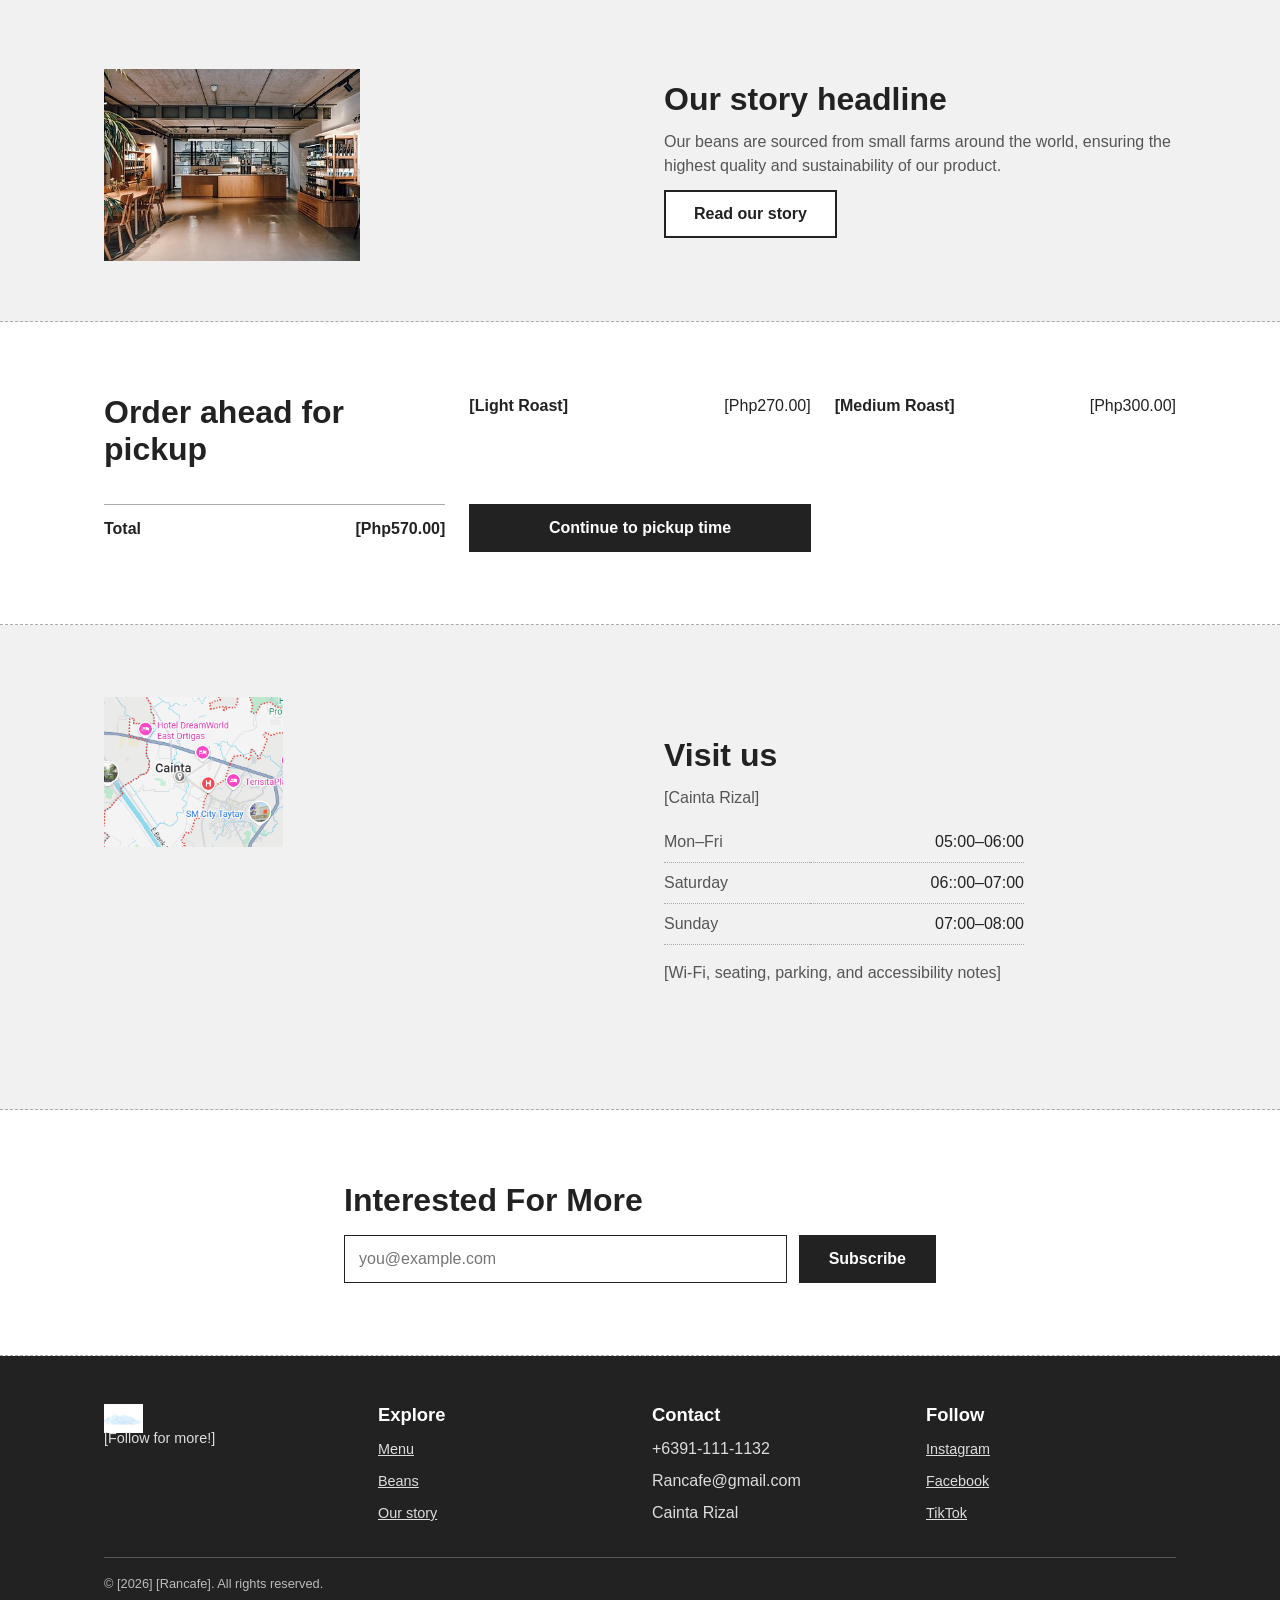
==== commit 62319d52: "Update index.html" ====
--- a/index.html
+++ b/index.html
@@ -107,10 +107,11 @@
     <div class="ph logo"><img src="assests/images/JohnAct1.jpg" height="30%" width="100%" border-radius="360%"></div>
     <nav aria-label="Main">
       <ul>
-        <li><a href="#menu">Menu</a></li>
+        <li><a href="#menu">>Menu</a></li></font-style>
         <li><a href="#beans">Beans</a></li>
         <li><a href="#story">Our story</a></li>
         <li><a href="#visit">Visit</a></li>
+        </background-color>
       </ul>
     </nav>
     <a class="btn" href="#order">Order ahead</a>
@@ -142,22 +143,22 @@
       <div class="grid cols-4" style="margin-top:32px">
         <article class="card">
           <div class="ph" style="height:180px"><img src="assests/images/Matcha.jpg" width="50%" ></div>
-          <div class="row"><strong>[Matcha Latte]</strong><span>[Php180.00]</span></div>
+          <div class="row"><strong>Matcha Latte</strong><span>Php180.00</span></div>
           
         </article>
         <article class="card">
           <div class="ph" style="height:180px"><span><img src="assests/images/Espresso.jpg" width="100%""></span></div>
-          <div class="row"><strong>[Matcha Latte]</strong><span>[Php180.00]</span></div>
+          <div class="row"><strong>[Matcha Latte]</strong><span>Php180.00</span></div>
           
         </article>
         <article class="card">
           <div class="ph" style="height:180px"><span><img src="assests/images/latte1.jpg" width="100%"></span></div>
-          <div class="row"><strong>[Latte]</strong><span>[Php120.00]</span></div>
+          <div class="row"><strong>Latte</strong><span>[Php120.00]</span></div>
          
         </article>
         <article class="card">
           <div class="ph" style="height:180px"><span><img src="assests/images/tiramisu.jpg" width="70%" height="90%"></span></div>
-          <div class="row"><strong>[Tiramisu]</strong><span>[Php180.00]</span></div>
+          <div class="row"><strong>Tiramisu</strong><span>Php180.00</span></div>
         
         </article>
       </div>
@@ -175,24 +176,24 @@
       </div>
 
       <div class="menu-list" id="tab-coffee">
-        <div class="menu-item"><div class="row"><strong>[Butter Coffee]</strong><span>[Php100.00]</span></div><p>[Latte-like consistency]</p></div>
-        <div class="menu-item"><div class="row"><strong>[Americano]</strong><span>[Php120.99]</span></div><p>[Rich aroma espresso]</p></div>
-        <div class="menu-item"><div class="row"><strong>[Latte]</strong><span>[Php120.00]</span></div><p>[A smooth, creamy, and mid beverage that is less intense.]</p></div>
-        <div class="menu-item"><div class="row"><strong>[Cappuccino]</strong><span>[Php130.00]</span></div><p>[A thick,airy foam layer and strong coffee flavor.]</p></div>
-        <div class="menu-item"><div class="row"><strong>[Matcha Latte]</strong><span>[Php180.00]</span></div><p>[A creamy, vibrant green beverage made by wisking finely ground matcha powder with hot water and steamed milk]</p></div>
-        <div class="menu-item"><div class="row"><strong>[Seasonal drink]</strong><span>[Php120.00]</span></div><p>[Short description]</p></div>
+        <div class="menu-item"><div class="row"><strong>Butter Coffee</strong><span>Php100.00</span></div><p>Latte-like consistency</p></div>
+        <div class="menu-item"><div class="row"><strong>Americano</strong><span>Php120.00</span></div><p>Rich aroma espresso</p></div>
+        <div class="menu-item"><div class="row"><strong>Latte</strong><span>Php120.00</span></div><p>A smooth, creamy, and mid beverage that is less intense.</p></div>
+        <div class="menu-item"><div class="row"><strong>Cappuccino</strong><span>Php130.00</span></div><p>A thick,airy foam layer and strong coffee flavor.</p></div>
+        <div class="menu-item"><div class="row"><strong>Matcha Latte</strong><span>Php180.00</span></div><p>A creamy, vibrant green beverage made by wisking finely ground matcha powder with hot water and steamed milk</p></div>
+        <div class="menu-item"><div class="row"><strong>Seasonal drink</strong><span>Php120.00</span></div><p>Short description</p></div>
       </div>
       <div class="menu-list" id="tab-tea" hidden>
-        <div class="menu-item"><div class="row"><strong>[Ice Tea]</strong><span>[Php80.00]</span></div><p>[Sweetened and flavored with lemon or peach]</p></div>
-        <div class="menu-item"><div class="row"><strong>[Red Tea]</strong><span>[Php130.00]</span></div><p>[Naturally sweet, nutty flavor and high antioxidant content]</p></div>
-        <div class="menu-item"><div class="row"><strong>[Summertime Tea]</strong><span>[Php180.00]</span></div><p>[A seasonal summer tea blend or a refreshing Iced tea mix]</p></div>
-        <div class="menu-item"><div class="row"><strong>[Hibiscus Tea]</strong><span>[Php120.00]</span></div><p>[Floral and berry notes ]</p></div>
+        <div class="menu-item"><div class="row"><strong>Ice Tea</strong><span>Php80.00</span></div><p>Sweetened and flavored with lemon or peach</p></div>
+        <div class="menu-item"><div class="row"><strong>Red Tea</strong><span>Php130.00</span></div><p>Naturally sweet, nutty flavor and high antioxidant content</p></div>
+        <div class="menu-item"><div class="row"><strong>Summertime Tea</strong><span>Php180.00</span></div><p>A seasonal summer tea blend or a refreshing Iced tea mix</p></div>
+        <div class="menu-item"><div class="row"><strong>Hibiscus Tea</strong><span>Php120.00</span></div><p>Floral and berry notes </p></div>
       </div>
       <div class="menu-list" id="tab-food" hidden>
-        <div class="menu-item"><div class="row"><strong>[Churros]</strong><span>[Php100.00]</span></div><p>[A deep-fried sticks of choux pastry dough.]</p></div>
-        <div class="menu-item"><div class="row"><strong>[Clubhouse Sandwich]</strong><span>[Php120.00]</span></div><p>[A three-layer sandwich consist of three slices of bread,sliced poultry,fried bacon strips,lettuce,tomato,mayonnaise]</p></div>
-        <div class="menu-item"><div class="row"><strong>[Tiramisu]</strong><span>[Php180.00]</span></div><p>[Italian Dessert made with coffee-soaked savoiardi with creamy filling made.]</p></div>
-        <div class="menu-item"><div class="row"><strong>[Waffle]</strong><span>[Php100.00]</span></div><p>[Dough-based food cooked between two patterned shaped plates.]</p></div>
+        <div class="menu-item"><div class="row"><strong>Churros</strong><span>Php100.00</span></div><p>A deep-fried sticks of choux pastry dough.</p></div>
+        <div class="menu-item"><div class="row"><strong>Clubhouse Sandwich</strong><span>Php120.00</span></div><p>A three-layer sandwich consist of three slices of bread,sliced poultry,fried bacon strips,lettuce,tomato,mayonnaise</p></div>
+        <div class="menu-item"><div class="row"><strong>Tiramisu</strong><span>Php180.00</span></div><p>Italian Dessert made with coffee-soaked savoiardi with creamy filling made.</p></div>
+        <div class="menu-item"><div class="row"><strong>Waffle</strong><span>Php100.00</span></div><p>Dough-based food cooked between two patterned shaped plates.</p></div>
       </div>
     </div>
   </section>
@@ -201,24 +202,24 @@
   <section id="beans">
     <div class="wrap">
       <h2>Beans to take home</h2>
-      <p class="lead">[Our selection of premium beans for your home brewing]</p>
+      <p class="lead">Our selection of premium beans for your home brewing</p>
       <div class="grid cols-3" style="margin-top:32px">
         <article class="card">
           <div class="ph" style="height:220px"><span><img src="assests/images/Light.jpg" width="60%"></span></div>
-          <div class="row"><strong>[Arabica]</strong><span>[Php270.00]</span></div>
-          <p>[Asia and Pacific, Light Roast, Fruit and Floral notes may be prominent]</p>
+          <div class="row"><strong>Arabica Light</strong><span>Php270.00</span></div>
+          <p>Asia and Pacific, Light Roast, Fruit and Floral notes may be prominent</p>
           <a class="btn ghost" href="#order">Add to order</a>
         </article>
         <article class="card">
           <div class="ph" style="height:220px"><span><img src="assests/images/medium.jpg" width="60%"></span></div>
-          <div class="row"><strong>[Arabica]</strong><span>[Php300.00]</span></div>
-          <p>[Asia Pacific, Medium Roast, Balanced accidity and sweetness]</p>
+          <div class="row"><strong>Arabica Medium</strong><span>Php300.00</span></div>
+          <p>Asia Pacific, Medium Roast, Balanced accidity and sweetness</p>
           <a class="btn ghost" href="#order">Add to order</a>
         </article>
         <article class="card">
           <div class="ph" style="height:220px"><img src="assests/images/dark.png" width="60%"></span></div>
-          <div class="row"><strong>[Arabica]</strong><span>[Php330.00]</span></div>
-          <p>[Asia and Pacific, Dark Roast, Bitterness can become more prominent, Smoky,toasted or roasted flavor]</p>
+          <div class="row"><strong>Arabica Dark</strong><span>Php330.00</span></div>
+          <p>Asia and Pacific, Dark Roast, Bitterness can become more prominent, Smoky,toasted or roasted flavor</p>
           <a class="btn ghost" href="#order">Add to order</a>
         </article>
       </div>
@@ -230,8 +231,8 @@
     <div class="wrap grid cols-2">
       <div class="ph" style="height:180px"><span><img src="assests/images/roastery.jpg" width="50%"></span></div>
       <div>
-        <h2>[Our story headline]</h2>
-        <p>[Our beans are sourced from small farms around the world, ensuring the highest quality and sustainability of our product ]</p>
+        <h2>Our story headline</h2>
+        <p>Our beans are sourced from small farms around the world, ensuring the highest quality and sustainability of our product.</p>
       
         <a class="btn ghost" href="#story">Read our story</a>
       </div>
@@ -243,8 +244,8 @@
     <div class="wrap grid cols-3">
       <div>
         <h2>Order ahead for pickup</h2>
-        <p class="lead">[from 10 to 20mins prep time]</p>
-      </div>
+        <p class="lead"></p>
+      </div
       <div class="card" style="padding:24px">
         <div class="row"><strong>[Light Roast]</strong><span>[Php270.00]</span></div>
         <div class="row"><strong>[Medium Roast]</strong><span>[Php300.00]</span></div>
@@ -262,9 +263,9 @@
         <h2>Visit us</h2>
         <p>[Cainta Rizal]</p>
         <table>
-          <tr><td>Mon–Fri</td><td>[05:00–06:00]</td></tr>
-          <tr><td>Saturday</td><td>[06::00–07:00]</td></tr>
-          <tr><td>Sunday</td><td>[07:00–08:00]</td></tr>
+          <tr><td>Mon–Fri</td><td>05:00–06:00</td></tr>
+          <tr><td>Saturday</td><td>06::00–07:00</td></tr>
+          <tr><td>Sunday</td><td>07:00–08:00</td></tr>
         </table>
         <p style="margin-top:16px">[Wi-Fi, seating, parking, and accessibility notes]</p>
       </div>
@@ -274,8 +275,8 @@
   <!-- ============ NEWSLETTER ============ -->
   <section>
     <div class="wrap" style="max-width:640px">
-      <h2>Get new roasts first</h2>
-      <p>[One line on what subscribers receive and how often.]</p>
+      <h2>Interested For More </h2>
+      <p></p>
       <form class="news" onsubmit="return false">
         <label for="email">Email address</label>
         <input id="email" type="email" placeholder="you@example.com">
@@ -297,9 +298,13 @@
       <div><h3 style="color:#fff">Explore</h3>
         <ul><li><a href="#menu">Menu</a></li><li><a href="#beans">Beans</a></li><li><a href="#story">Our story</a></li></ul></div>
       <div><h3 style="color:#fff">Contact</h3>
-        <ul><li>[+6391-111-1132]</li><li>[Rancafe@gmail.com]</li><li>[Cainta Rizal]</li></ul></div>
+        <ul><li>+6391-111-1132</li><li>Rancafe@gmail.com</li><li>Cainta Rizal</li></ul></div>
       <div><h3 style="color:#fff">Follow</h3>
-        <ul><li>[Instagram]</li><li>[Facebook]</li><li>[TikTok]</li></ul></div>
+        <ul><li><a href="https://www.instagram.com/rancafe/">Instagram</a></li>
+          <li><a href="https://www.facebook.com/rancafe/">Facebook</a></li>
+          <li><a href="https://www.tiktok.com/@rancafe">TikTok</a></li>
+        </ul>
+      </div>
     </div>
     <div class="legal">© [2026] [Rancafe]. All rights reserved.</div>
   </div>
@@ -318,4 +323,3 @@
 </script>
 </body>
 </html>
-
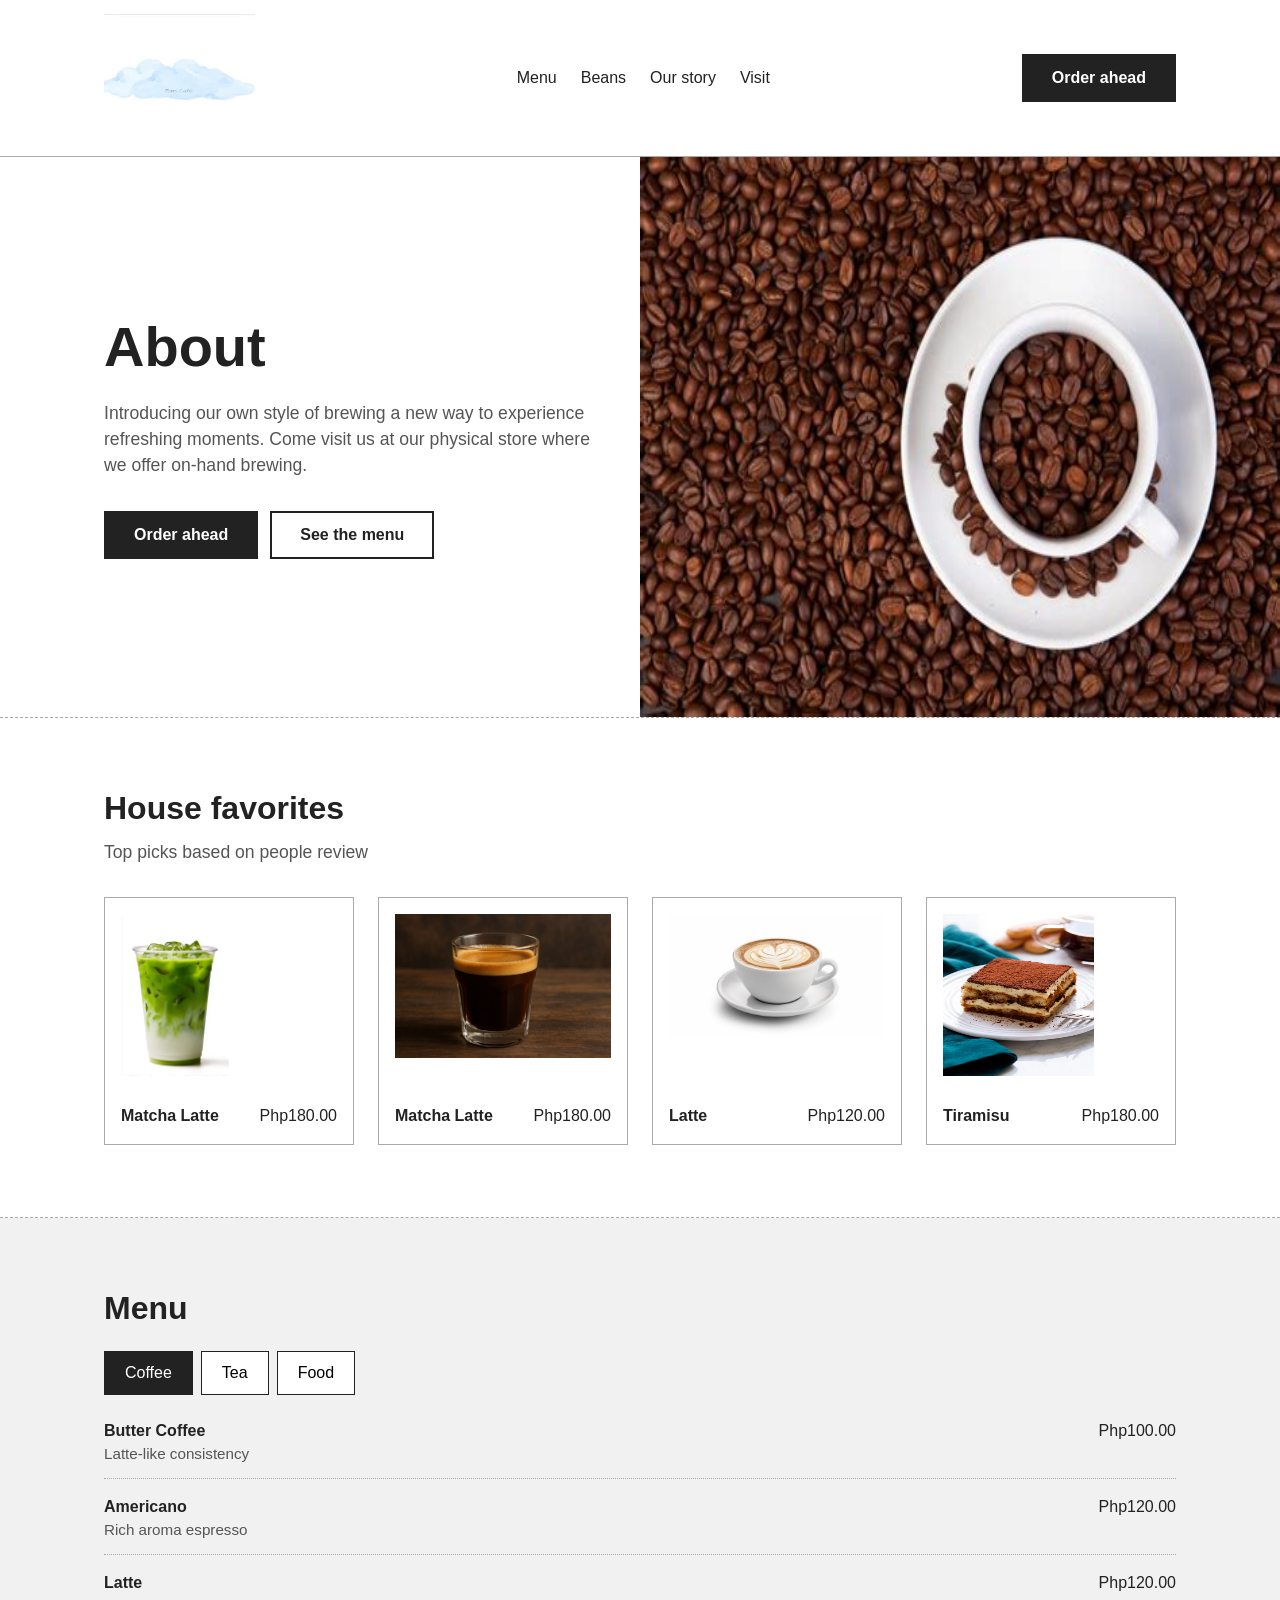
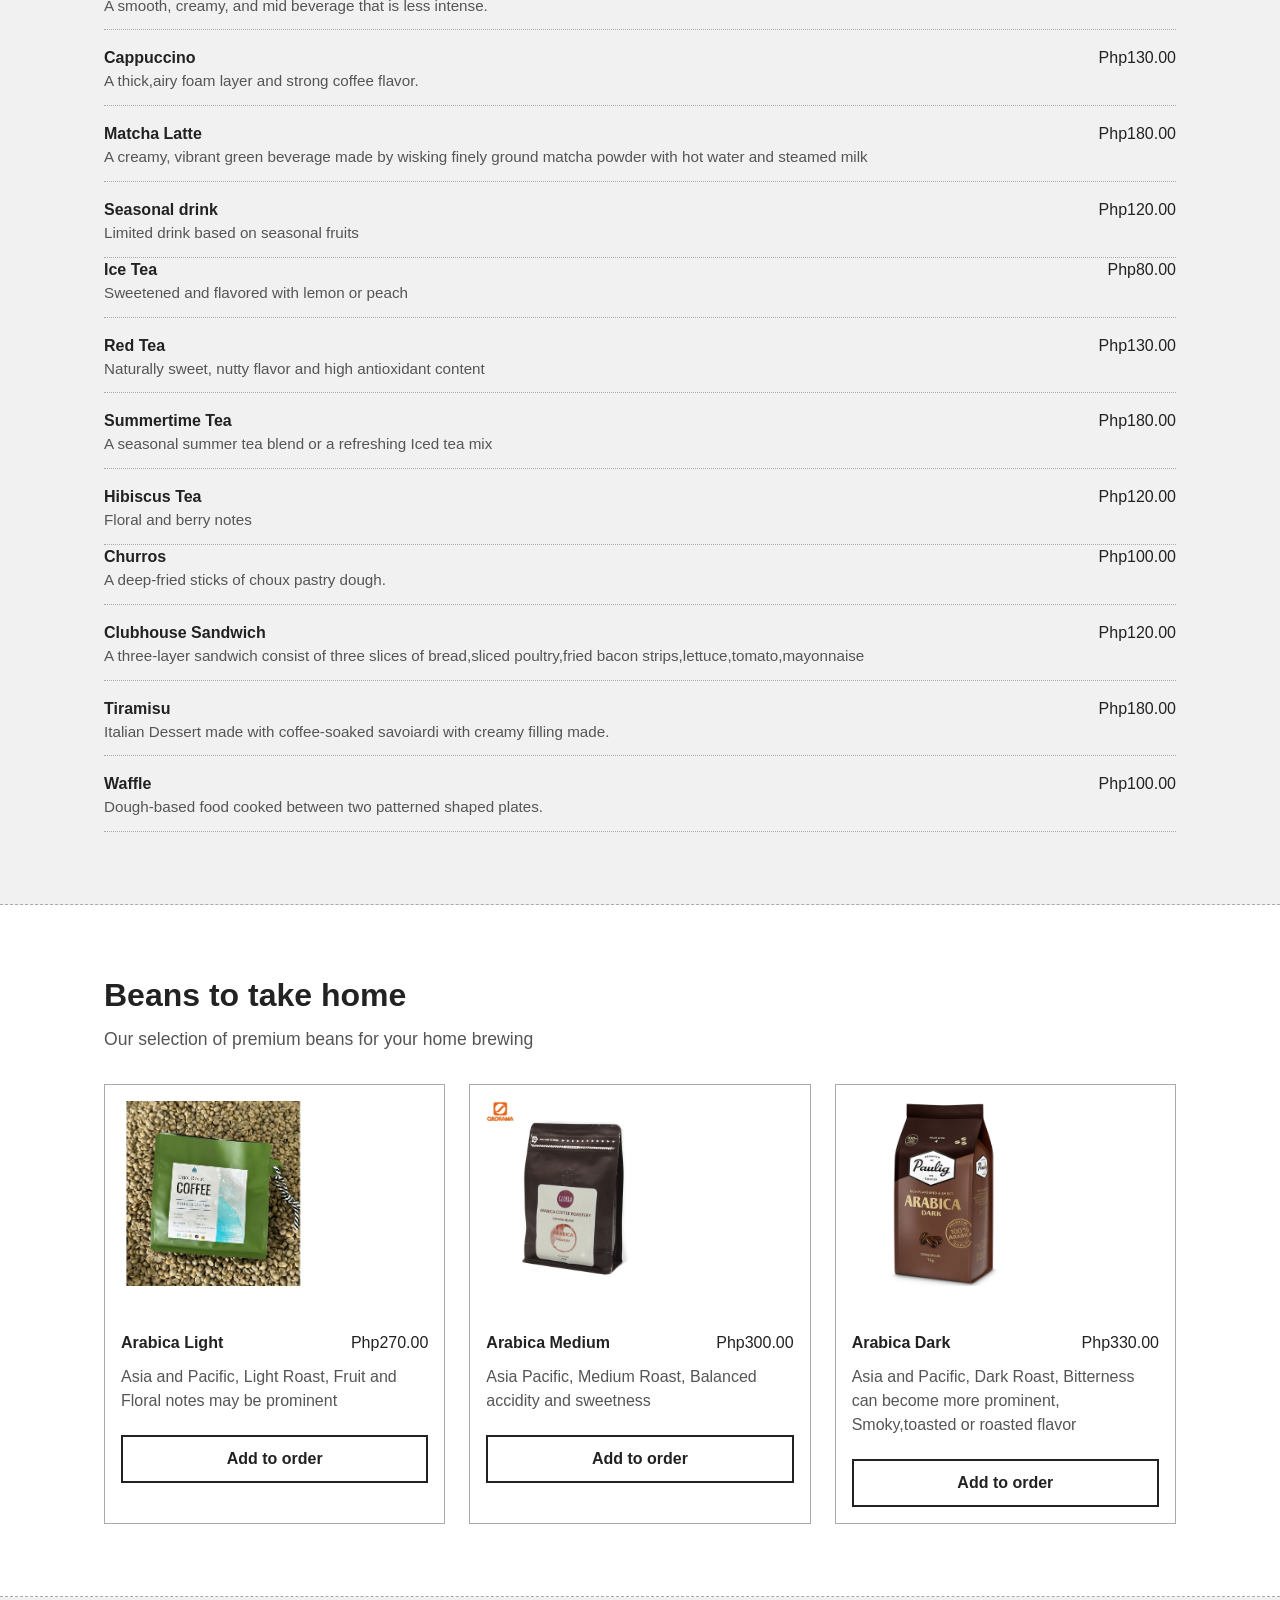
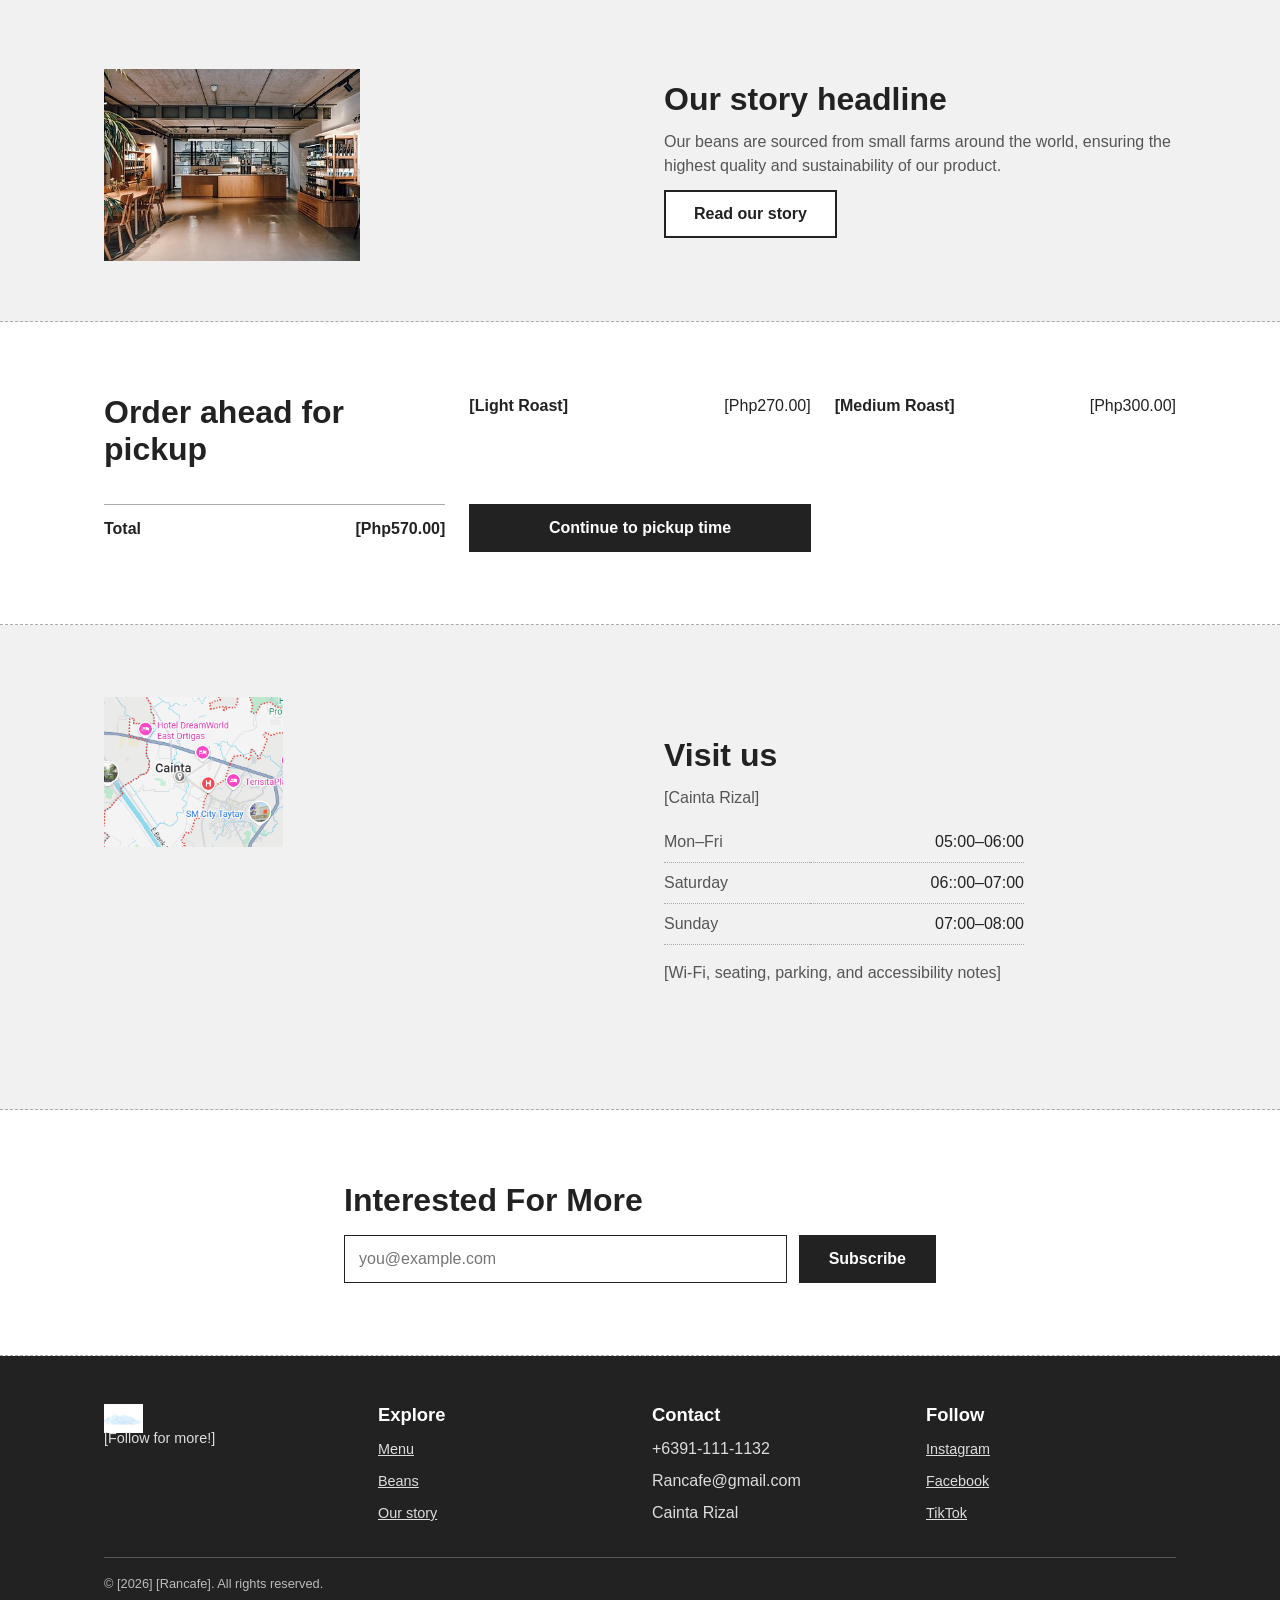
==== commit c4bcff6e: "Update index.html" ====
--- a/index.html
+++ b/index.html
@@ -107,7 +107,7 @@
     <div class="ph logo"><img src="assests/images/JohnAct1.jpg" height="30%" width="100%" border-radius="360%"></div>
     <nav aria-label="Main">
       <ul>
-        <li><a href="#menu">>Menu</a></li></font-style>
+        <li><a href="#menu">Menu</a></li></font-style>
         <li><a href="#beans">Beans</a></li>
         <li><a href="#story">Our story</a></li>
         <li><a href="#visit">Visit</a></li>
@@ -148,12 +148,12 @@
         </article>
         <article class="card">
           <div class="ph" style="height:180px"><span><img src="assests/images/Espresso.jpg" width="100%""></span></div>
-          <div class="row"><strong>[Matcha Latte]</strong><span>Php180.00</span></div>
+          <div class="row"><strong>Matcha Latte</strong><span>Php180.00</span></div>
           
         </article>
         <article class="card">
           <div class="ph" style="height:180px"><span><img src="assests/images/latte1.jpg" width="100%"></span></div>
-          <div class="row"><strong>Latte</strong><span>[Php120.00]</span></div>
+          <div class="row"><strong>Latte</strong><span>Php120.00</span></div>
          
         </article>
         <article class="card">
@@ -181,7 +181,7 @@
         <div class="menu-item"><div class="row"><strong>Latte</strong><span>Php120.00</span></div><p>A smooth, creamy, and mid beverage that is less intense.</p></div>
         <div class="menu-item"><div class="row"><strong>Cappuccino</strong><span>Php130.00</span></div><p>A thick,airy foam layer and strong coffee flavor.</p></div>
         <div class="menu-item"><div class="row"><strong>Matcha Latte</strong><span>Php180.00</span></div><p>A creamy, vibrant green beverage made by wisking finely ground matcha powder with hot water and steamed milk</p></div>
-        <div class="menu-item"><div class="row"><strong>Seasonal drink</strong><span>Php120.00</span></div><p>Short description</p></div>
+        <div class="menu-item"><div class="row"><strong>Seasonal drink</strong><span>Php120.00</span></div><p>Limited drink based on seasonal fruits</p></div>
       </div>
       <div class="menu-list" id="tab-tea" hidden>
         <div class="menu-item"><div class="row"><strong>Ice Tea</strong><span>Php80.00</span></div><p>Sweetened and flavored with lemon or peach</p></div>
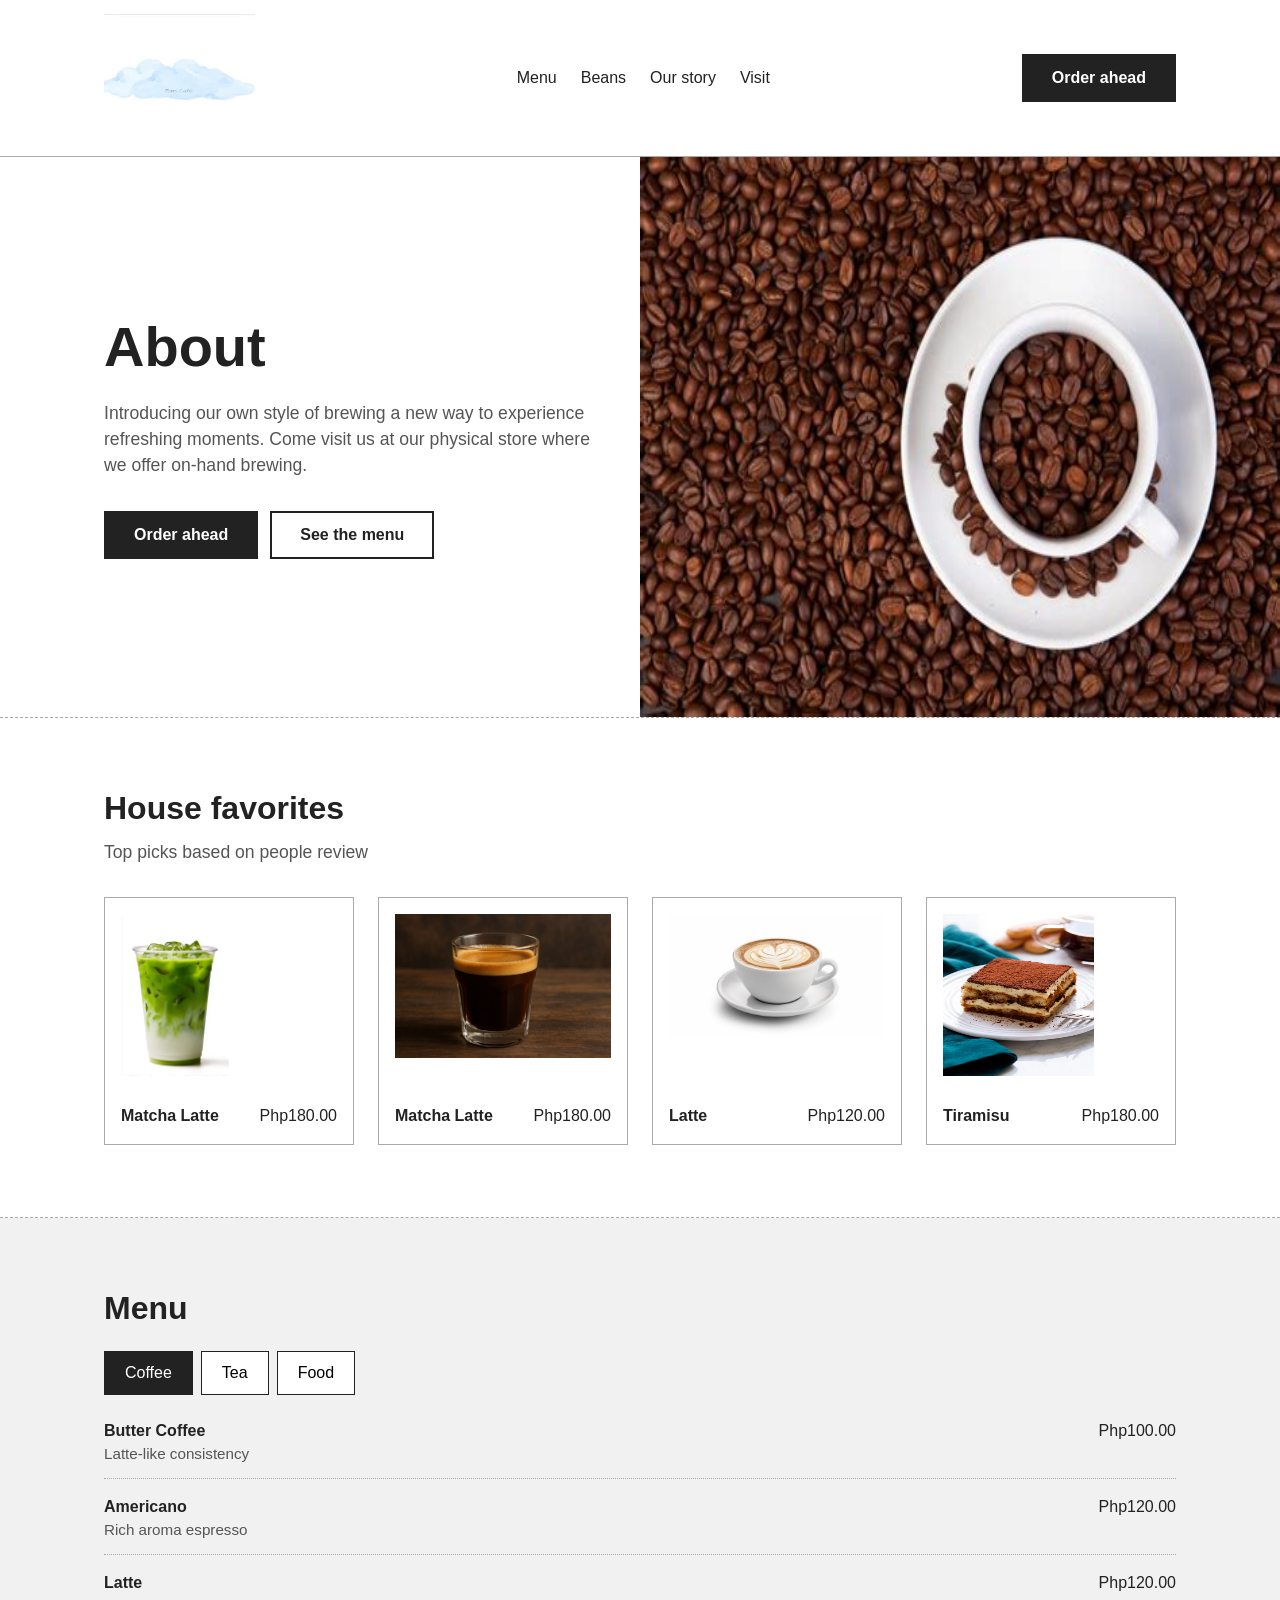
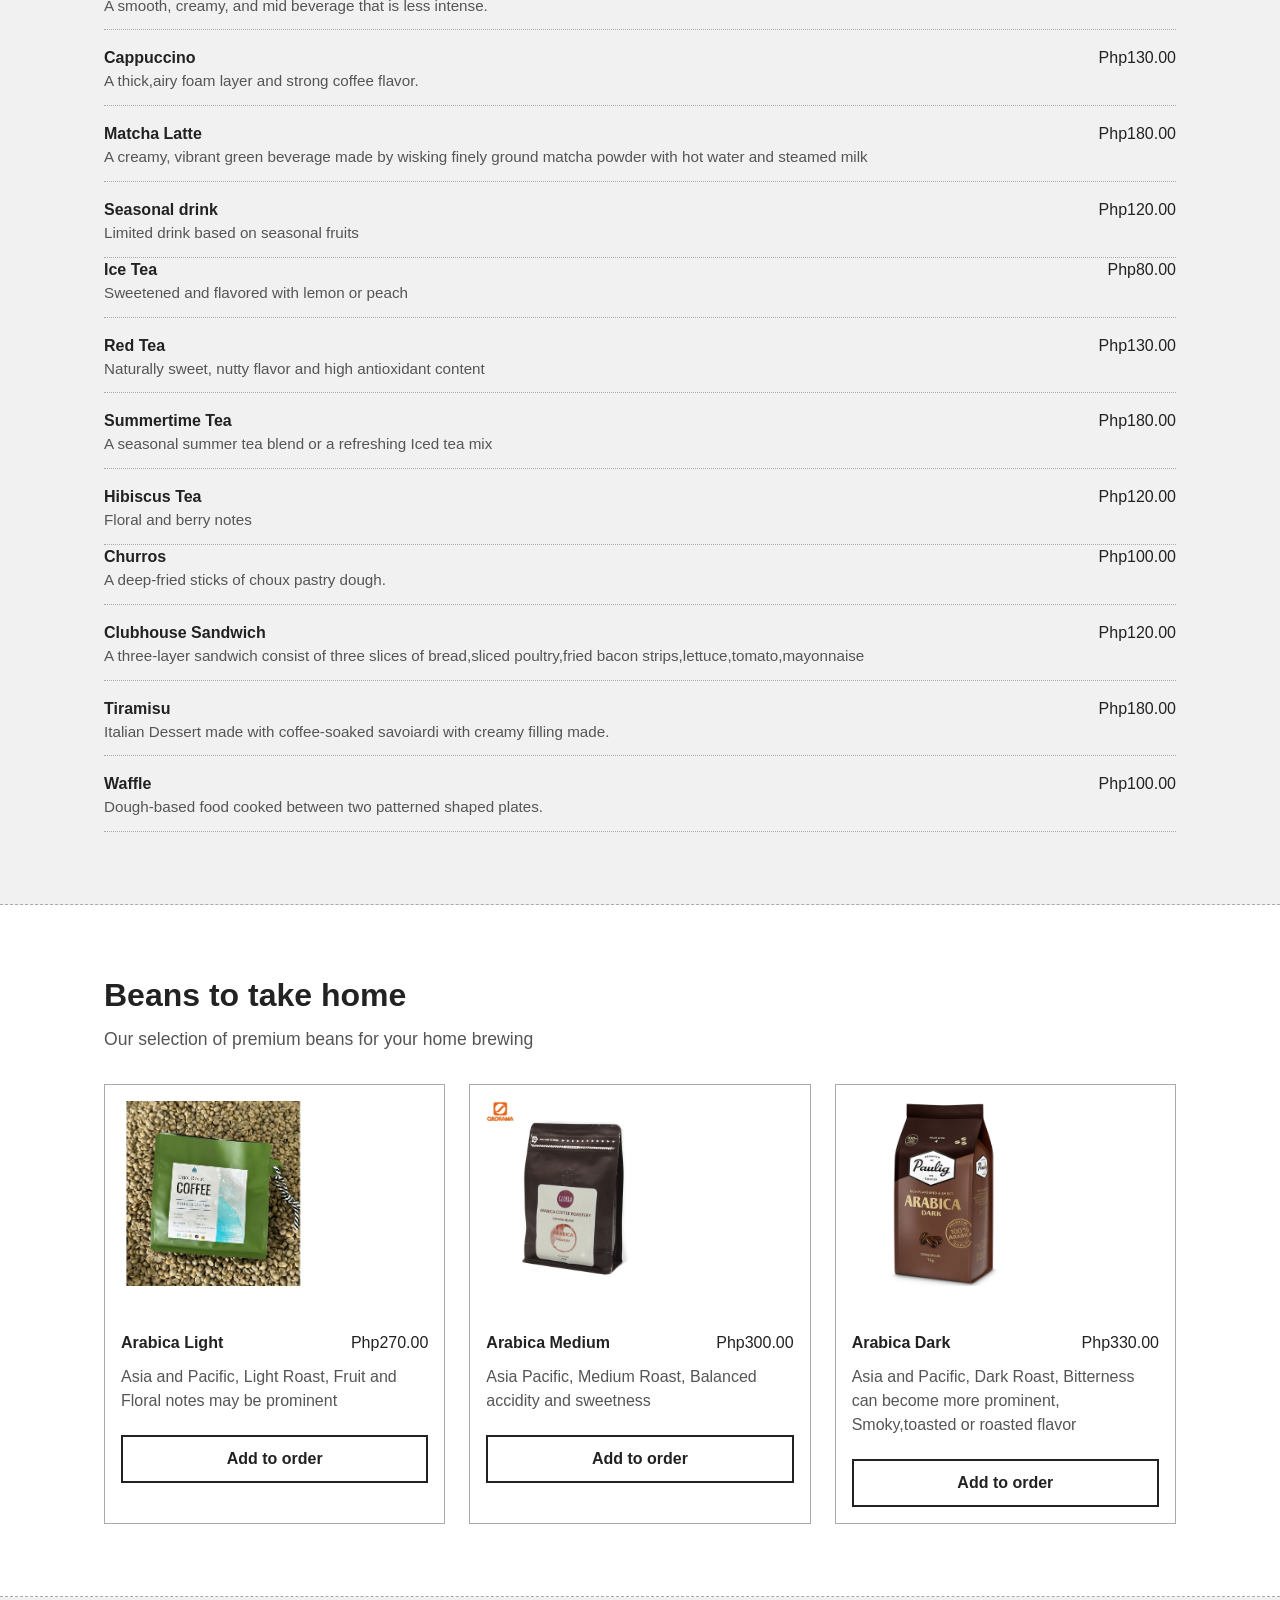
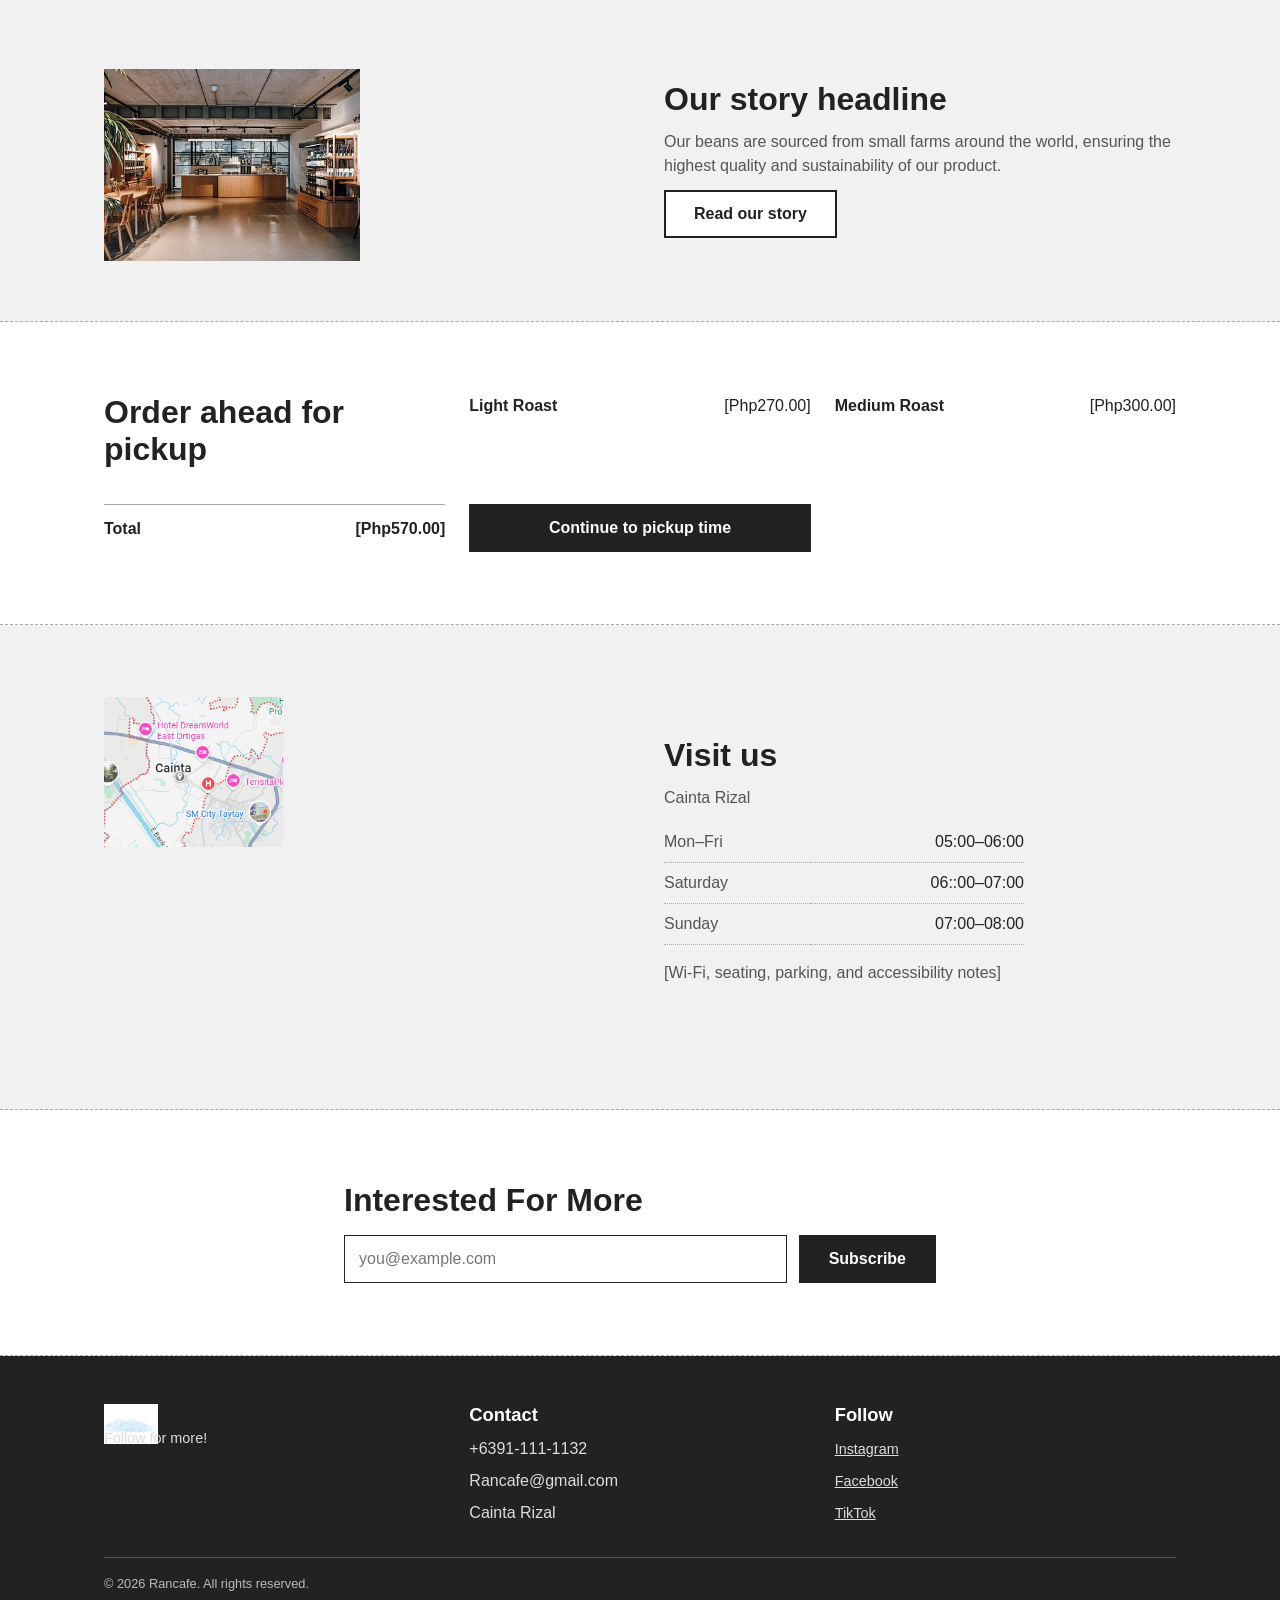
==== commit afeadcc5: "Update index.html" ====
--- a/index.html
+++ b/index.html
@@ -247,8 +247,8 @@
         <p class="lead"></p>
       </div
       <div class="card" style="padding:24px">
-        <div class="row"><strong>[Light Roast]</strong><span>[Php270.00]</span></div>
-        <div class="row"><strong>[Medium Roast]</strong><span>[Php300.00]</span></div>
+        <div class="row"><strong>Light Roast</strong><span>[Php270.00]</span></div>
+        <div class="row"><strong>Medium Roast</strong><span>[Php300.00]</span></div>
         <div class="row" style="border-top:1px solid var(--line);padding-top:12px"><strong>Total</strong><strong>[Php570.00]</strong></div>
         <a class="btn" href="#order">Continue to pickup time</a>
       </div>
@@ -261,7 +261,7 @@
       <div class="ph" style="height:340px"><span><img src="assests/images/map.png" width="35%"></span></div>
       <div>
         <h2>Visit us</h2>
-        <p>[Cainta Rizal]</p>
+        <p>Cainta Rizal</p>
         <table>
           <tr><td>Mon–Fri</td><td>05:00–06:00</td></tr>
           <tr><td>Saturday</td><td>06::00–07:00</td></tr>
@@ -293,10 +293,8 @@
     <div class="grid cols-4">
       <div>
         <div class="ph logo" style="margin-bottom:12px"><span><img src="assests/images/JohnAct1.jpg" width="105%" border-radius="360%"></span></div>
-        <p>[Follow for more!]</p>
-      </div>
-      <div><h3 style="color:#fff">Explore</h3>
-        <ul><li><a href="#menu">Menu</a></li><li><a href="#beans">Beans</a></li><li><a href="#story">Our story</a></li></ul></div>
+        <p>Follow for more!</p>
+      </div>
       <div><h3 style="color:#fff">Contact</h3>
         <ul><li>+6391-111-1132</li><li>Rancafe@gmail.com</li><li>Cainta Rizal</li></ul></div>
       <div><h3 style="color:#fff">Follow</h3>
@@ -306,7 +304,7 @@
         </ul>
       </div>
     </div>
-    <div class="legal">© [2026] [Rancafe]. All rights reserved.</div>
+    <div class="legal">© 2026 Rancafe. All rights reserved.</div>
   </div>
 </footer>
 
